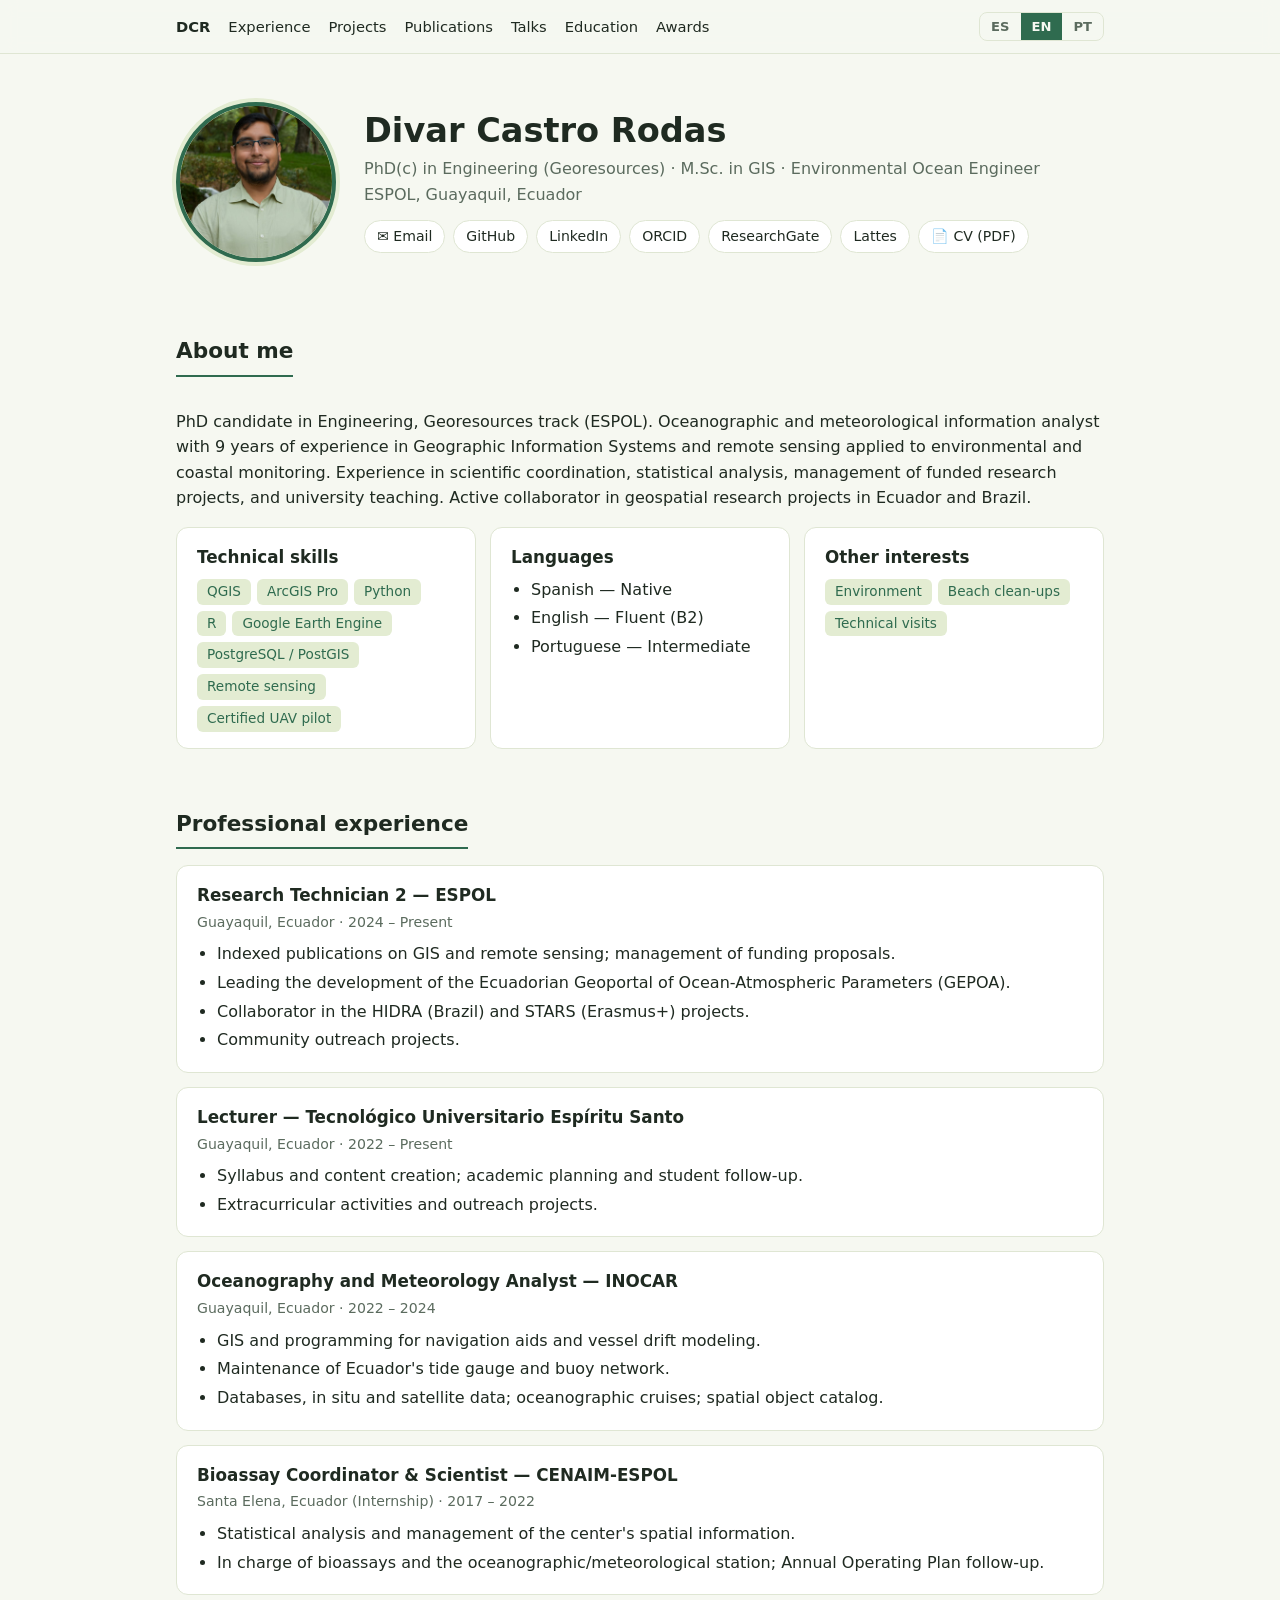
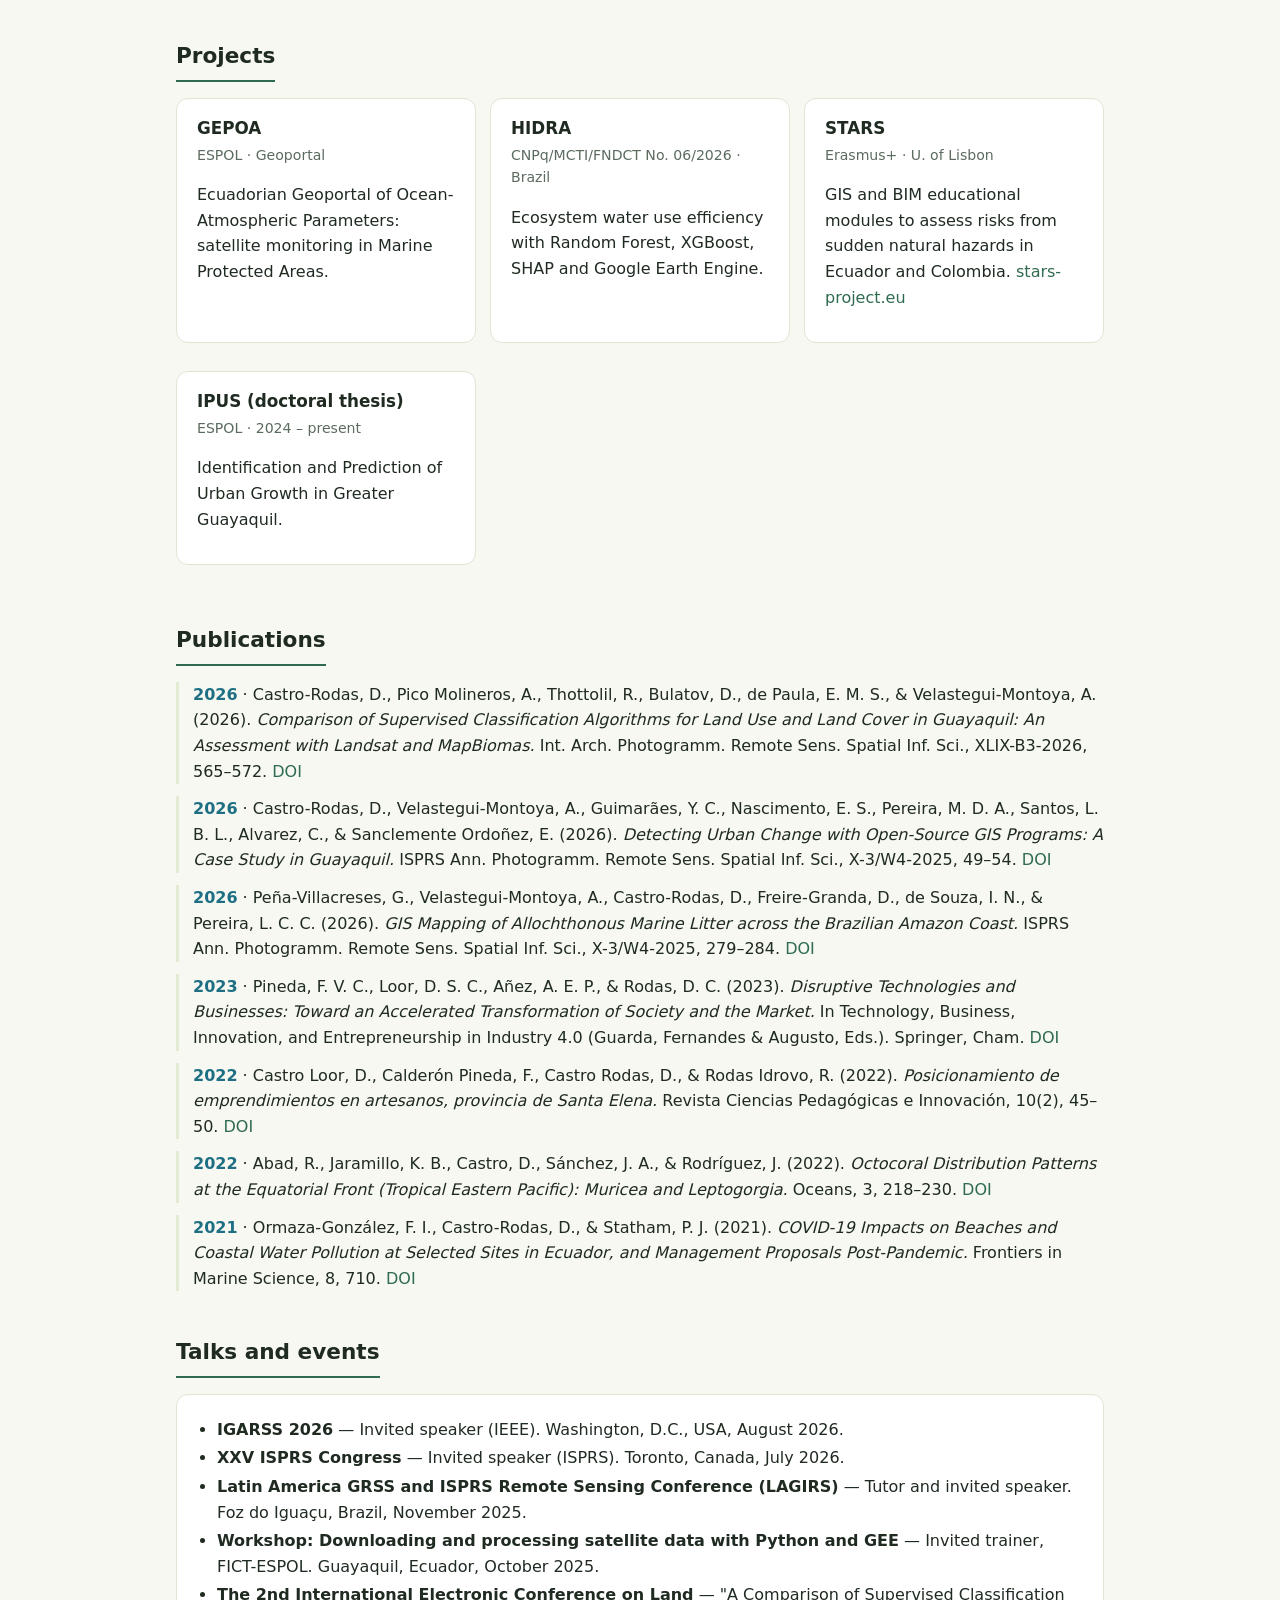
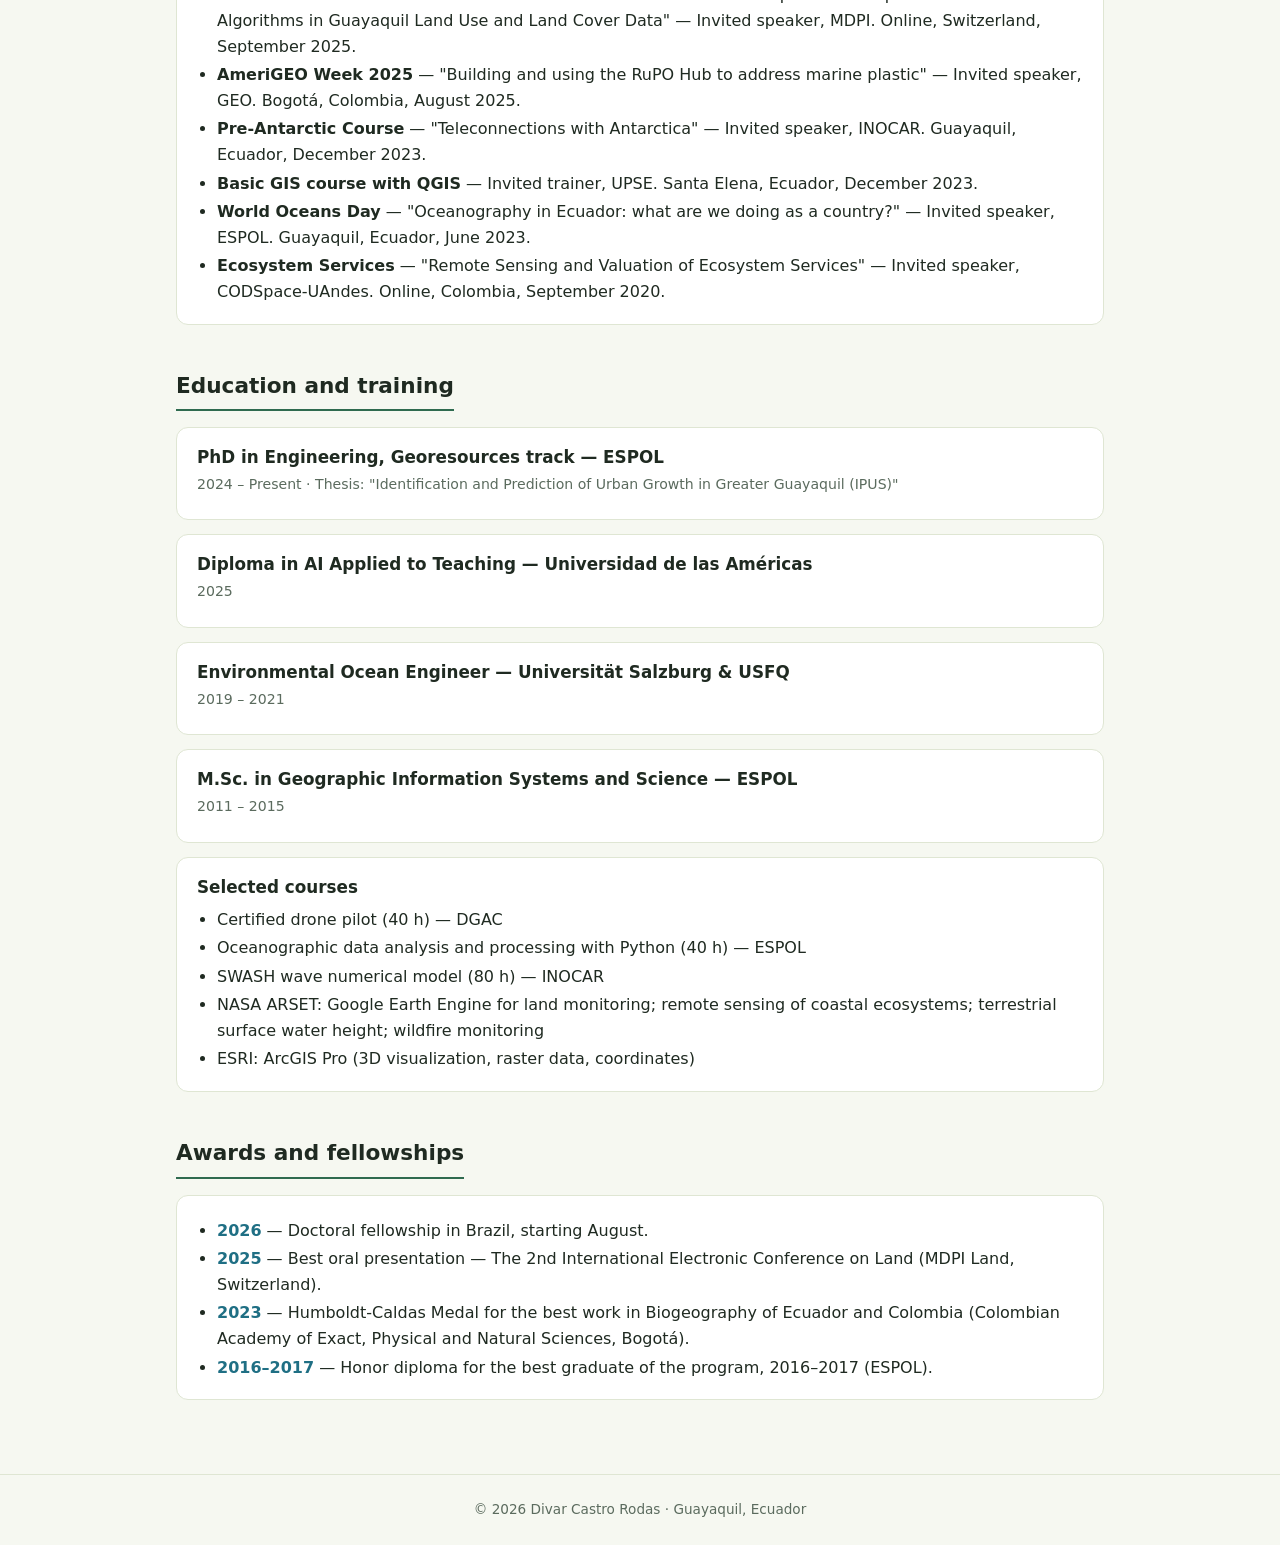
==== en/index.html @ aec6ec86 "Add files via upload" ====
<!doctype html>
<html lang="en">
<head>
<meta charset="utf-8">
<meta name="viewport" content="width=device-width,initial-scale=1">
<title>Divar Castro Rodas · Remote Sensing &amp; GIS</title>
<meta name="description" content="PhD candidate in Engineering (Georesources, ESPOL). GIS, remote sensing, LULC, and urban and environmental modeling.">
<link rel="stylesheet" href="../style.css">
</head>
<body>
<nav><div class="in">
  <a href="#about"><strong>DCR</strong></a><a href="#experiencia">Experience</a><a href="#proyectos">Projects</a><a href="#publicaciones">Publications</a><a href="#ponencias">Talks</a><a href="#educacion">Education</a><a href="#reconocimientos">Awards</a>
  <span class="sp"></span><div class="lang" aria-label="Language"><a href="../" hreflang="es">ES</a><a href="./" hreflang="en" class="cur" aria-current="true">EN</a><a href="../pt/" hreflang="pt">PT</a></div>
</div></nav>
<main>
<header class="hero" id="about">
  <div class="avatar"><img src="../assets/foto.jpg" alt="Divar Castro Rodas" onerror="this.replaceWith('DC')"></div>
  <div>
    <h1>Divar Castro Rodas</h1>
    <p class="role">PhD(c) in Engineering (Georesources) · M.Sc. in GIS · Environmental Ocean Engineer<br>ESPOL, Guayaquil, Ecuador</p>
    <div class="links">
      <a href="mailto:divecast@espol.edu.ec">✉️ Email</a>
      <a href="https://github.com/DivarCastro">GitHub</a>
      <a href="https://www.linkedin.com/in/divar-castro-rodas-5a568610b/">LinkedIn</a>
      <a href="https://orcid.org/0000-0002-2197-2277">ORCID</a>
      <a href="https://www.researchgate.net/profile/Divar-Castro-Rodas">ResearchGate</a>
      <a href="http://lattes.cnpq.br/7848794322795201">Lattes</a>
      <a href="../assets/CV_Divar_Castro_Rodas_2026_EN.pdf">📄 CV (PDF)</a>
    </div>
  </div>
</header>
<section><h2>About me</h2><p>PhD candidate in Engineering, Georesources track (ESPOL). Oceanographic and meteorological information analyst with 9 years of experience in Geographic Information Systems and remote sensing applied to environmental and coastal monitoring. Experience in scientific coordination, statistical analysis, management of funded research projects, and university teaching. Active collaborator in geospatial research projects in Ecuador and Brazil.</p>
  <div class="grid">
    <div class="card"><h3>Technical skills</h3><div class="tags" style="margin-top:8px"><span>QGIS</span><span>ArcGIS Pro</span><span>Python</span><span>R</span><span>Google Earth Engine</span><span>PostgreSQL / PostGIS</span><span>Remote sensing</span><span>Certified UAV pilot</span></div></div>
    <div class="card"><h3>Languages</h3><ul><li>Spanish — Native</li><li>English — Fluent (B2)</li><li>Portuguese — Intermediate</li></ul></div>
    <div class="card"><h3>Other interests</h3><div class="tags" style="margin-top:8px"><span>Environment</span><span>Beach clean-ups</span><span>Technical visits</span></div></div>
  </div></section>
<section id="experiencia"><h2>Professional experience</h2><div class="card"><h3>Research Technician 2 — ESPOL</h3><p class="meta">Guayaquil, Ecuador · 2024 – Present</p><ul><li>Indexed publications on GIS and remote sensing; management of funding proposals.</li><li>Leading the development of the Ecuadorian Geoportal of Ocean-Atmospheric Parameters (GEPOA).</li><li>Collaborator in the HIDRA (Brazil) and STARS (Erasmus+) projects.</li><li>Community outreach projects.</li></ul></div><div class="card"><h3>Lecturer — Tecnológico Universitario Espíritu Santo</h3><p class="meta">Guayaquil, Ecuador · 2022 – Present</p><ul><li>Syllabus and content creation; academic planning and student follow-up.</li><li>Extracurricular activities and outreach projects.</li></ul></div><div class="card"><h3>Oceanography and Meteorology Analyst — INOCAR</h3><p class="meta">Guayaquil, Ecuador · 2022 – 2024</p><ul><li>GIS and programming for navigation aids and vessel drift modeling.</li><li>Maintenance of Ecuador&#x27;s tide gauge and buoy network.</li><li>Databases, in situ and satellite data; oceanographic cruises; spatial object catalog.</li></ul></div><div class="card"><h3>Bioassay Coordinator &amp; Scientist — CENAIM-ESPOL</h3><p class="meta">Santa Elena, Ecuador (Internship) · 2017 – 2022</p><ul><li>Statistical analysis and management of the center&#x27;s spatial information.</li><li>In charge of bioassays and the oceanographic/meteorological station; Annual Operating Plan follow-up.</li></ul></div></section>
<section id="proyectos"><h2>Projects</h2><div class="grid"><div class="card"><h3>GEPOA</h3><p class="meta">ESPOL · Geoportal</p><p>Ecuadorian Geoportal of Ocean-Atmospheric Parameters: satellite monitoring in Marine Protected Areas.</p></div><div class="card"><h3>HIDRA</h3><p class="meta">CNPq/MCTI/FNDCT No. 06/2026 · Brazil</p><p>Ecosystem water use efficiency with Random Forest, XGBoost, SHAP and Google Earth Engine.</p></div><div class="card"><h3>STARS</h3><p class="meta">Erasmus+ · U. of Lisbon</p><p>GIS and BIM educational modules to assess risks from sudden natural hazards in Ecuador and Colombia. <a href="https://stars-project.eu">stars-project.eu</a></p></div><div class="card"><h3>IPUS (doctoral thesis)</h3><p class="meta">ESPOL · 2024 – present</p><p>Identification and Prediction of Urban Growth in Greater Guayaquil.</p></div></div></section>
<section id="publicaciones"><h2>Publications</h2><p class="pub"><span class="year">2026</span> · Castro-Rodas, D., Pico Molineros, A., Thottolil, R., Bulatov, D., de Paula, E. M. S., &amp; Velastegui-Montoya, A. (2026). <em>Comparison of Supervised Classification Algorithms for Land Use and Land Cover in Guayaquil: An Assessment with Landsat and MapBiomas.</em> Int. Arch. Photogramm. Remote Sens. Spatial Inf. Sci., XLIX-B3-2026, 565–572. <a href="https://doi.org/10.5194/isprs-archives-XLIX-B3-2026-565-2026">DOI</a></p><p class="pub"><span class="year">2026</span> · Castro-Rodas, D., Velastegui-Montoya, A., Guimarães, Y. C., Nascimento, E. S., Pereira, M. D. A., Santos, L. B. L., Alvarez, C., &amp; Sanclemente Ordoñez, E. (2026). <em>Detecting Urban Change with Open-Source GIS Programs: A Case Study in Guayaquil.</em> ISPRS Ann. Photogramm. Remote Sens. Spatial Inf. Sci., X-3/W4-2025, 49–54. <a href="https://doi.org/10.5194/isprs-annals-X-3-W4-2025-49-2026">DOI</a></p><p class="pub"><span class="year">2026</span> · Peña-Villacreses, G., Velastegui-Montoya, A., Castro-Rodas, D., Freire-Granda, D., de Souza, I. N., &amp; Pereira, L. C. C. (2026). <em>GIS Mapping of Allochthonous Marine Litter across the Brazilian Amazon Coast.</em> ISPRS Ann. Photogramm. Remote Sens. Spatial Inf. Sci., X-3/W4-2025, 279–284. <a href="https://doi.org/10.5194/isprs-annals-X-3-W4-2025-279-2026">DOI</a></p><p class="pub"><span class="year">2023</span> · Pineda, F. V. C., Loor, D. S. C., Añez, A. E. P., &amp; Rodas, D. C. (2023). <em>Disruptive Technologies and Businesses: Toward an Accelerated Transformation of Society and the Market.</em> In Technology, Business, Innovation, and Entrepreneurship in Industry 4.0 (Guarda, Fernandes &amp; Augusto, Eds.). Springer, Cham. <a href="https://doi.org/10.1007/978-3-031-17960-0_3">DOI</a></p><p class="pub"><span class="year">2022</span> · Castro Loor, D., Calderón Pineda, F., Castro Rodas, D., &amp; Rodas Idrovo, R. (2022). <em>Posicionamiento de emprendimientos en artesanos, provincia de Santa Elena.</em> Revista Ciencias Pedagógicas e Innovación, 10(2), 45–50. <a href="https://doi.org/10.26423/rcpi.v10i2.580">DOI</a></p><p class="pub"><span class="year">2022</span> · Abad, R., Jaramillo, K. B., Castro, D., Sánchez, J. A., &amp; Rodríguez, J. (2022). <em>Octocoral Distribution Patterns at the Equatorial Front (Tropical Eastern Pacific): Muricea and Leptogorgia.</em> Oceans, 3, 218–230. <a href="https://doi.org/10.3390/oceans3020016">DOI</a></p><p class="pub"><span class="year">2021</span> · Ormaza-González, F. I., Castro-Rodas, D., &amp; Statham, P. J. (2021). <em>COVID-19 Impacts on Beaches and Coastal Water Pollution at Selected Sites in Ecuador, and Management Proposals Post-Pandemic.</em> Frontiers in Marine Science, 8, 710. <a href="https://doi.org/10.3389/fmars.2021.669374">DOI</a></p></section>
<section id="ponencias"><h2>Talks and events</h2><div class="card"><ul><li><strong>IGARSS 2026</strong> — Invited speaker (IEEE). Washington, D.C., USA, August 2026.</li><li><strong>XXV ISPRS Congress</strong> — Invited speaker (ISPRS). Toronto, Canada, July 2026.</li><li><strong>Latin America GRSS and ISPRS Remote Sensing Conference (LAGIRS)</strong> — Tutor and invited speaker. Foz do Iguaçu, Brazil, November 2025.</li><li><strong>Workshop: Downloading and processing satellite data with Python and GEE</strong> — Invited trainer, FICT-ESPOL. Guayaquil, Ecuador, October 2025.</li><li><strong>The 2nd International Electronic Conference on Land</strong> — &quot;A Comparison of Supervised Classification Algorithms in Guayaquil Land Use and Land Cover Data&quot; — Invited speaker, MDPI. Online, Switzerland, September 2025.</li><li><strong>AmeriGEO Week 2025</strong> — &quot;Building and using the RuPO Hub to address marine plastic&quot; — Invited speaker, GEO. Bogotá, Colombia, August 2025.</li><li><strong>Pre-Antarctic Course</strong> — &quot;Teleconnections with Antarctica&quot; — Invited speaker, INOCAR. Guayaquil, Ecuador, December 2023.</li><li><strong>Basic GIS course with QGIS</strong> — Invited trainer, UPSE. Santa Elena, Ecuador, December 2023.</li><li><strong>World Oceans Day</strong> — &quot;Oceanography in Ecuador: what are we doing as a country?&quot; — Invited speaker, ESPOL. Guayaquil, Ecuador, June 2023.</li><li><strong>Ecosystem Services</strong> — &quot;Remote Sensing and Valuation of Ecosystem Services&quot; — Invited speaker, CODSpace-UAndes. Online, Colombia, September 2020.</li></ul></div></section>
<section id="educacion"><h2>Education and training</h2><div class="card"><h3>PhD in Engineering, Georesources track — ESPOL</h3><p class="meta">2024 – Present · Thesis: &quot;Identification and Prediction of Urban Growth in Greater Guayaquil (IPUS)&quot;</p></div><div class="card"><h3>Diploma in AI Applied to Teaching — Universidad de las Américas</h3><p class="meta">2025</p></div><div class="card"><h3>Environmental Ocean Engineer — Universität Salzburg &amp; USFQ</h3><p class="meta">2019 – 2021</p></div><div class="card"><h3>M.Sc. in Geographic Information Systems and Science — ESPOL</h3><p class="meta">2011 – 2015</p></div>
  <div class="card"><h3>Selected courses</h3><ul><li>Certified drone pilot (40 h) — DGAC</li><li>Oceanographic data analysis and processing with Python (40 h) — ESPOL</li><li>SWASH wave numerical model (80 h) — INOCAR</li><li>NASA ARSET: Google Earth Engine for land monitoring; remote sensing of coastal ecosystems; terrestrial surface water height; wildfire monitoring</li><li>ESRI: ArcGIS Pro (3D visualization, raster data, coordinates)</li></ul></div></section>
<section id="reconocimientos"><h2>Awards and fellowships</h2><div class="card"><ul><li><span class="year">2026</span> — Doctoral fellowship in Brazil, starting August.</li><li><span class="year">2025</span> — Best oral presentation — The 2nd International Electronic Conference on Land (MDPI Land, Switzerland).</li><li><span class="year">2023</span> — Humboldt-Caldas Medal for the best work in Biogeography of Ecuador and Colombia (Colombian Academy of Exact, Physical and Natural Sciences, Bogotá).</li><li><span class="year">2016–2017</span> — Honor diploma for the best graduate of the program, 2016–2017 (ESPOL).</li></ul></div></section>
</main>
<footer>© <span id="y"></span> Divar Castro Rodas · Guayaquil, Ecuador</footer>
<script src="../script.js"></script>
</body>
</html>
---- style.css ----
:root{--bg:#f6f8f1;--card:#ffffff;--text:#1f2a21;--muted:#5b6b5e;--line:#dfe6d3;--accent:#2f6b4f;--accent-soft:#e3ecd2;--teal:#1f6f84}
:root[data-theme="dark"]{--bg:#101a14;--card:#17241b;--text:#e8efe3;--muted:#9fb3a3;--line:#243629;--accent:#9cc48a;--accent-soft:#1f3326;--teal:#6cc0d4}
@media(prefers-color-scheme:dark){:root:not([data-theme="light"]){--bg:#101a14;--card:#17241b;--text:#e8efe3;--muted:#9fb3a3;--line:#243629;--accent:#9cc48a;--accent-soft:#1f3326;--teal:#6cc0d4}}
*{box-sizing:border-box}
html{scroll-behavior:smooth;scroll-padding-top:70px}
body{margin:0;background:var(--bg);color:var(--text);font:16px/1.6 system-ui,-apple-system,"Segoe UI",Roboto,sans-serif}
a{color:var(--accent);text-decoration:none}a:hover{text-decoration:underline}
nav{position:sticky;top:0;z-index:10;background:color-mix(in srgb,var(--bg) 90%,transparent);backdrop-filter:blur(8px);border-bottom:1px solid var(--line)}
nav .in{max-width:960px;margin:auto;padding:12px 16px;display:flex;gap:6px 18px;flex-wrap:wrap;align-items:center}
nav a{color:var(--text);font-size:.92rem}nav .sp{flex:1}
.lang{display:flex;border:1px solid var(--line);border-radius:8px;overflow:hidden}.lang a{padding:3px 11px;font-size:.82rem;font-weight:600;color:var(--muted)}.lang a:hover{background:var(--accent-soft);text-decoration:none}.lang a.cur{background:var(--accent);color:var(--bg)}
main{max-width:960px;margin:auto;padding:0 16px 60px}
.hero{display:flex;gap:28px;align-items:center;padding:48px 0 28px;flex-wrap:wrap}
.avatar{width:160px;height:160px;border-radius:50%;border:4px solid var(--accent);box-shadow:0 0 0 4px var(--accent-soft);background:var(--accent-soft);color:var(--accent);display:grid;place-items:center;font-size:3rem;font-weight:700;overflow:hidden;flex:none}
.avatar img{width:100%;height:100%;object-fit:cover}
.hero h1{margin:0;font-size:2.1rem;line-height:1.2}
.hero .role{color:var(--muted);margin:.3rem 0 .8rem}
.links{display:flex;flex-wrap:wrap;gap:8px}
.links a{border:1px solid var(--line);background:var(--card);padding:4px 12px;border-radius:999px;font-size:.88rem;color:var(--text)}
.links a:hover{border-color:var(--teal);color:var(--teal);text-decoration:none}
section{margin-top:44px}
h2{font-size:1.35rem;margin:0 0 16px;padding-bottom:6px;border-bottom:2px solid var(--accent);display:inline-block}
.card{background:var(--card);border:1px solid var(--line);border-radius:12px;padding:16px 20px;margin-bottom:14px}
.card h3{margin:0;font-size:1.05rem}
.meta{color:var(--muted);font-size:.88rem;margin:2px 0 8px}
.card ul{margin:6px 0 0;padding-left:20px}.card li{margin:3px 0}
.grid{display:grid;grid-template-columns:repeat(auto-fit,minmax(260px,1fr));gap:14px}
.tags{display:flex;flex-wrap:wrap;gap:6px}
.tags span{background:var(--accent-soft);color:var(--accent);padding:2px 10px;border-radius:6px;font-size:.85rem}
.pub{margin:0 0 12px;padding-left:14px;border-left:3px solid var(--accent-soft)}
.year{font-weight:600;color:var(--teal)}
footer{border-top:1px solid var(--line);color:var(--muted);text-align:center;font-size:.85rem;padding:24px 16px}
@media(max-width:560px){.hero h1{font-size:1.7rem}}
@media print{nav{display:none}body{background:#fff;color:#000}}
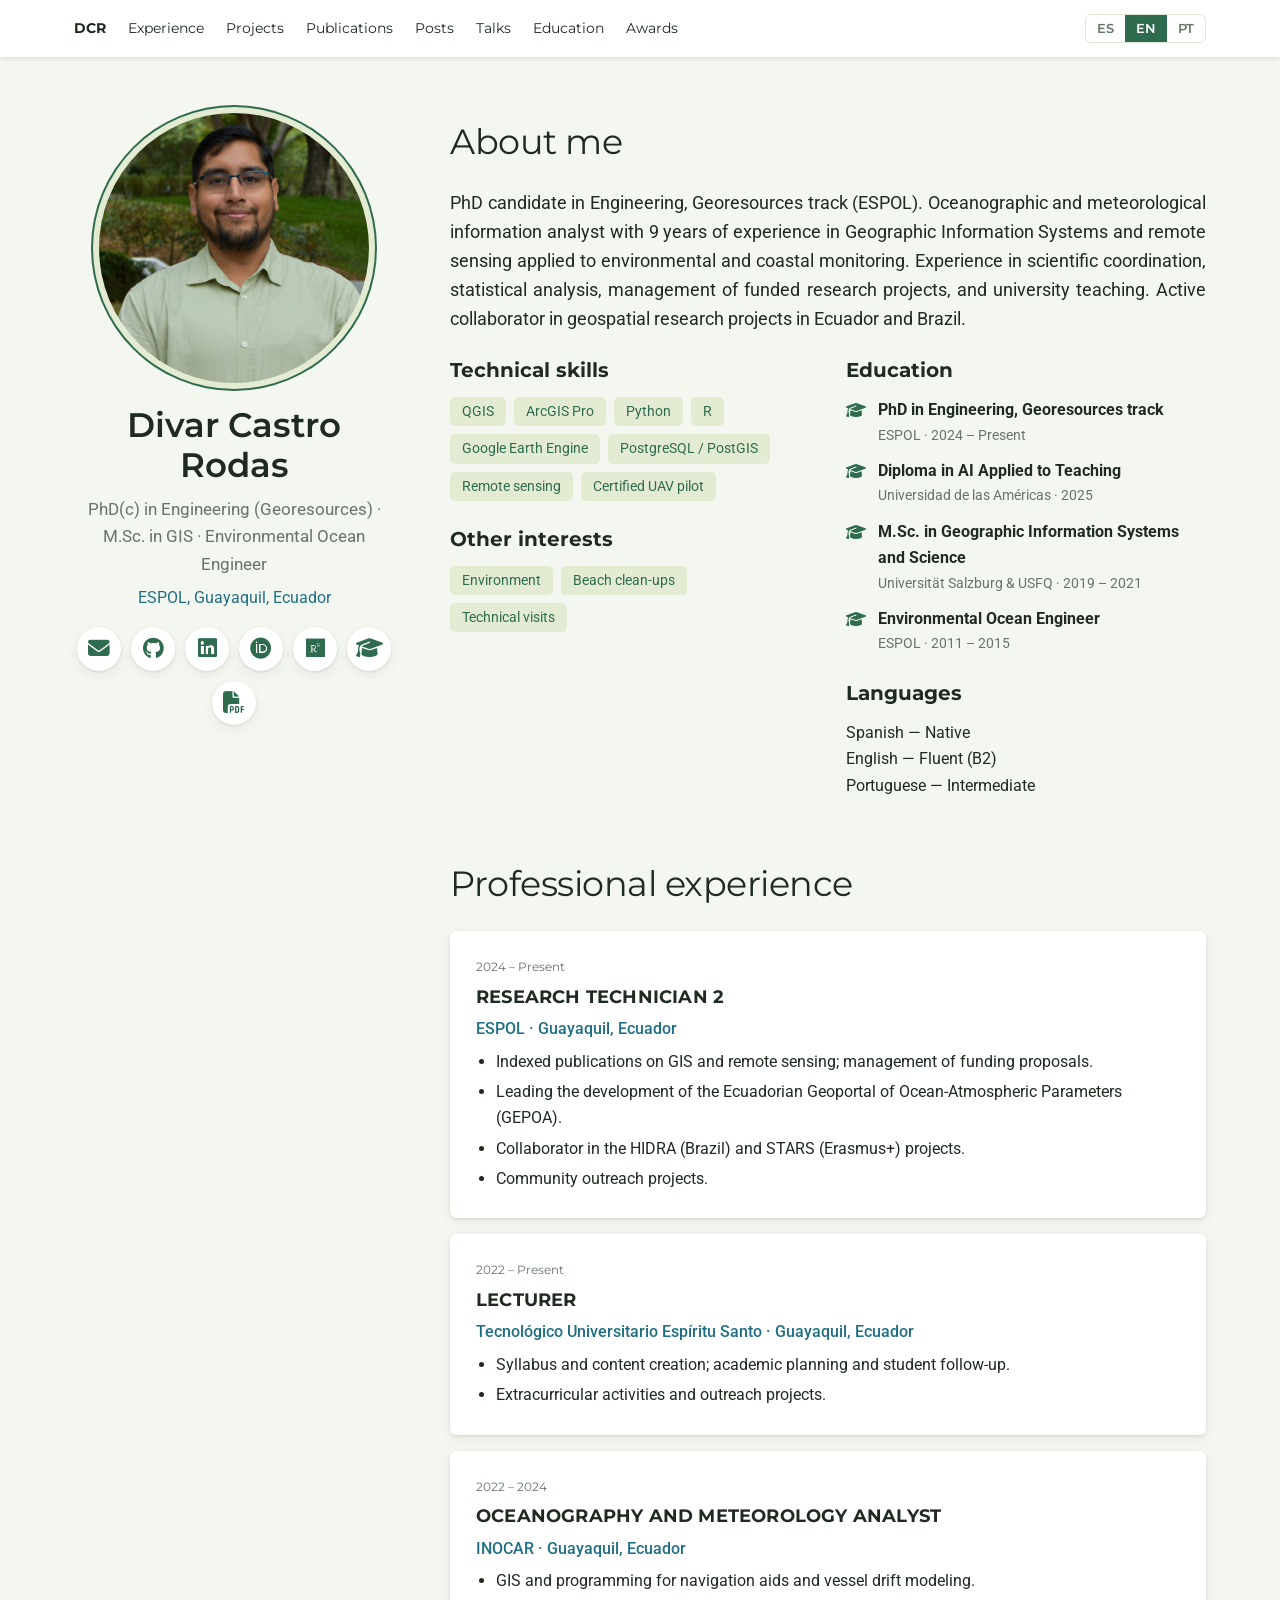
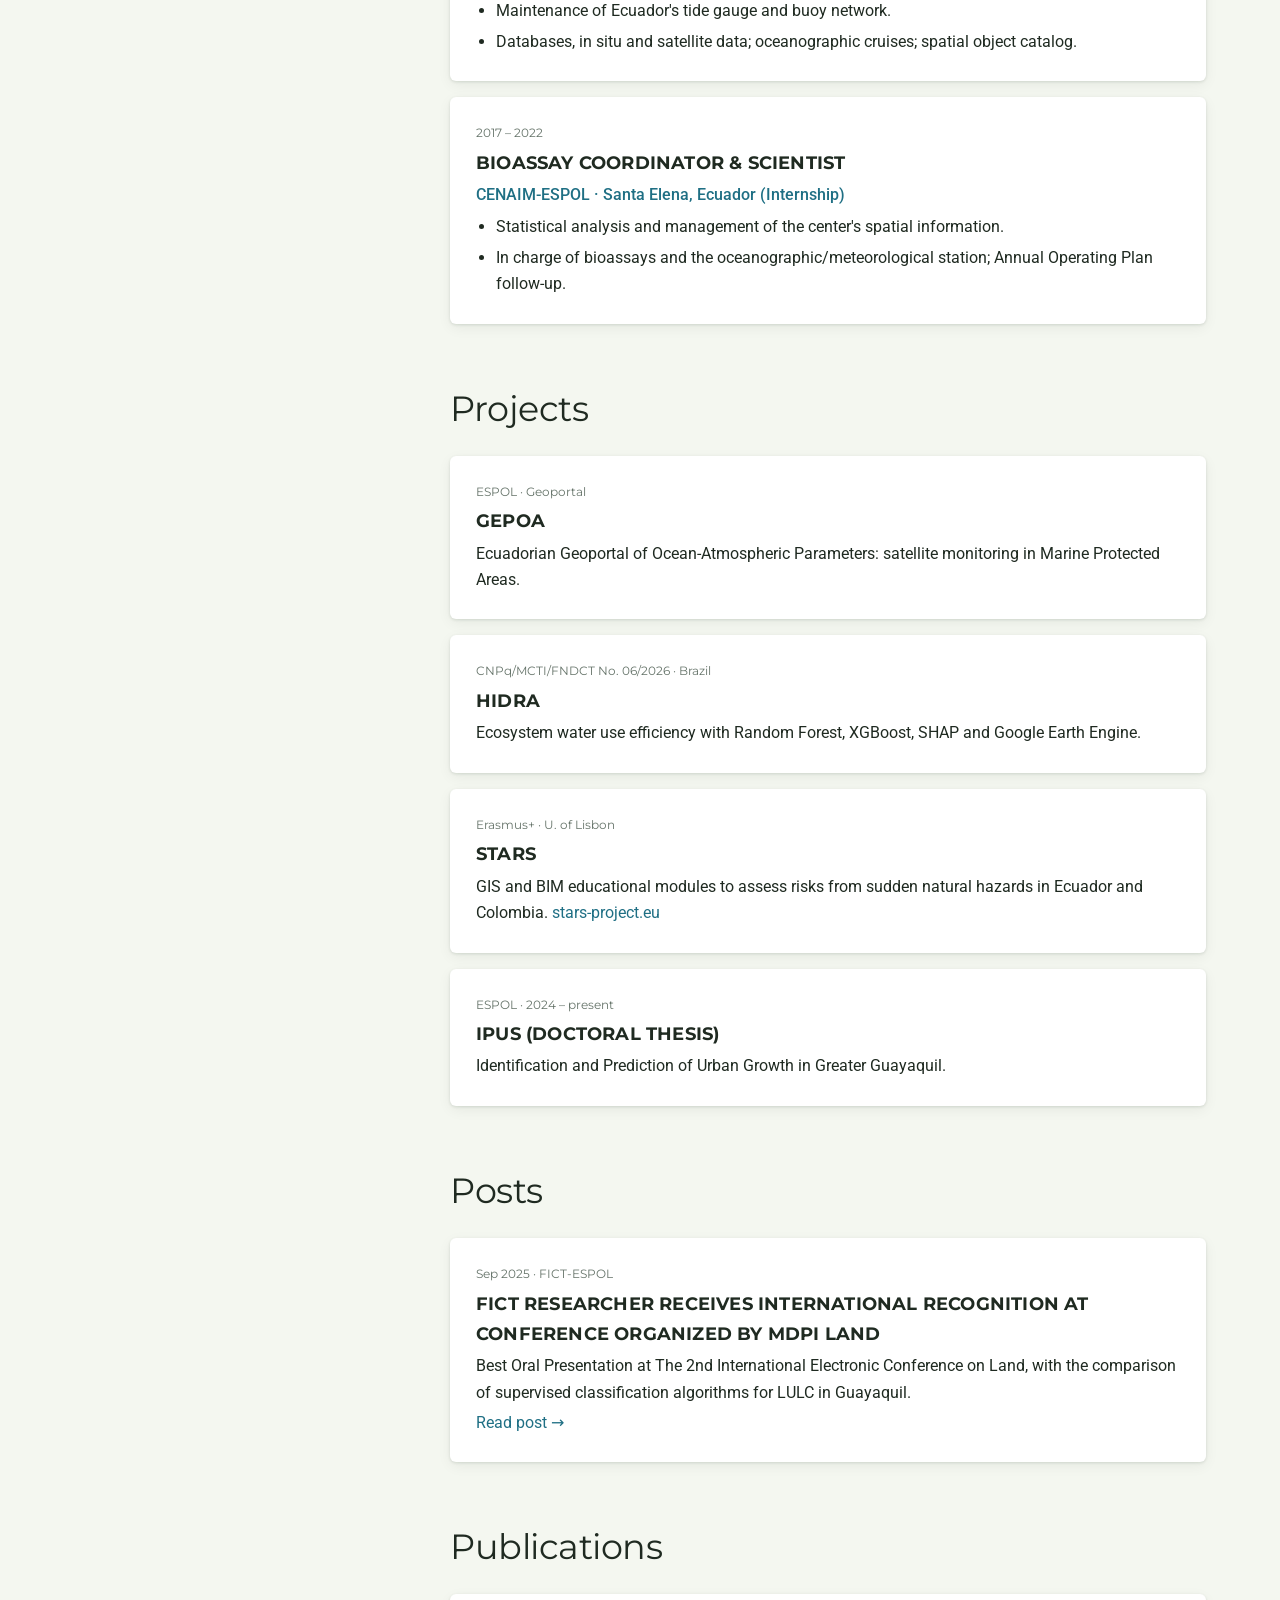
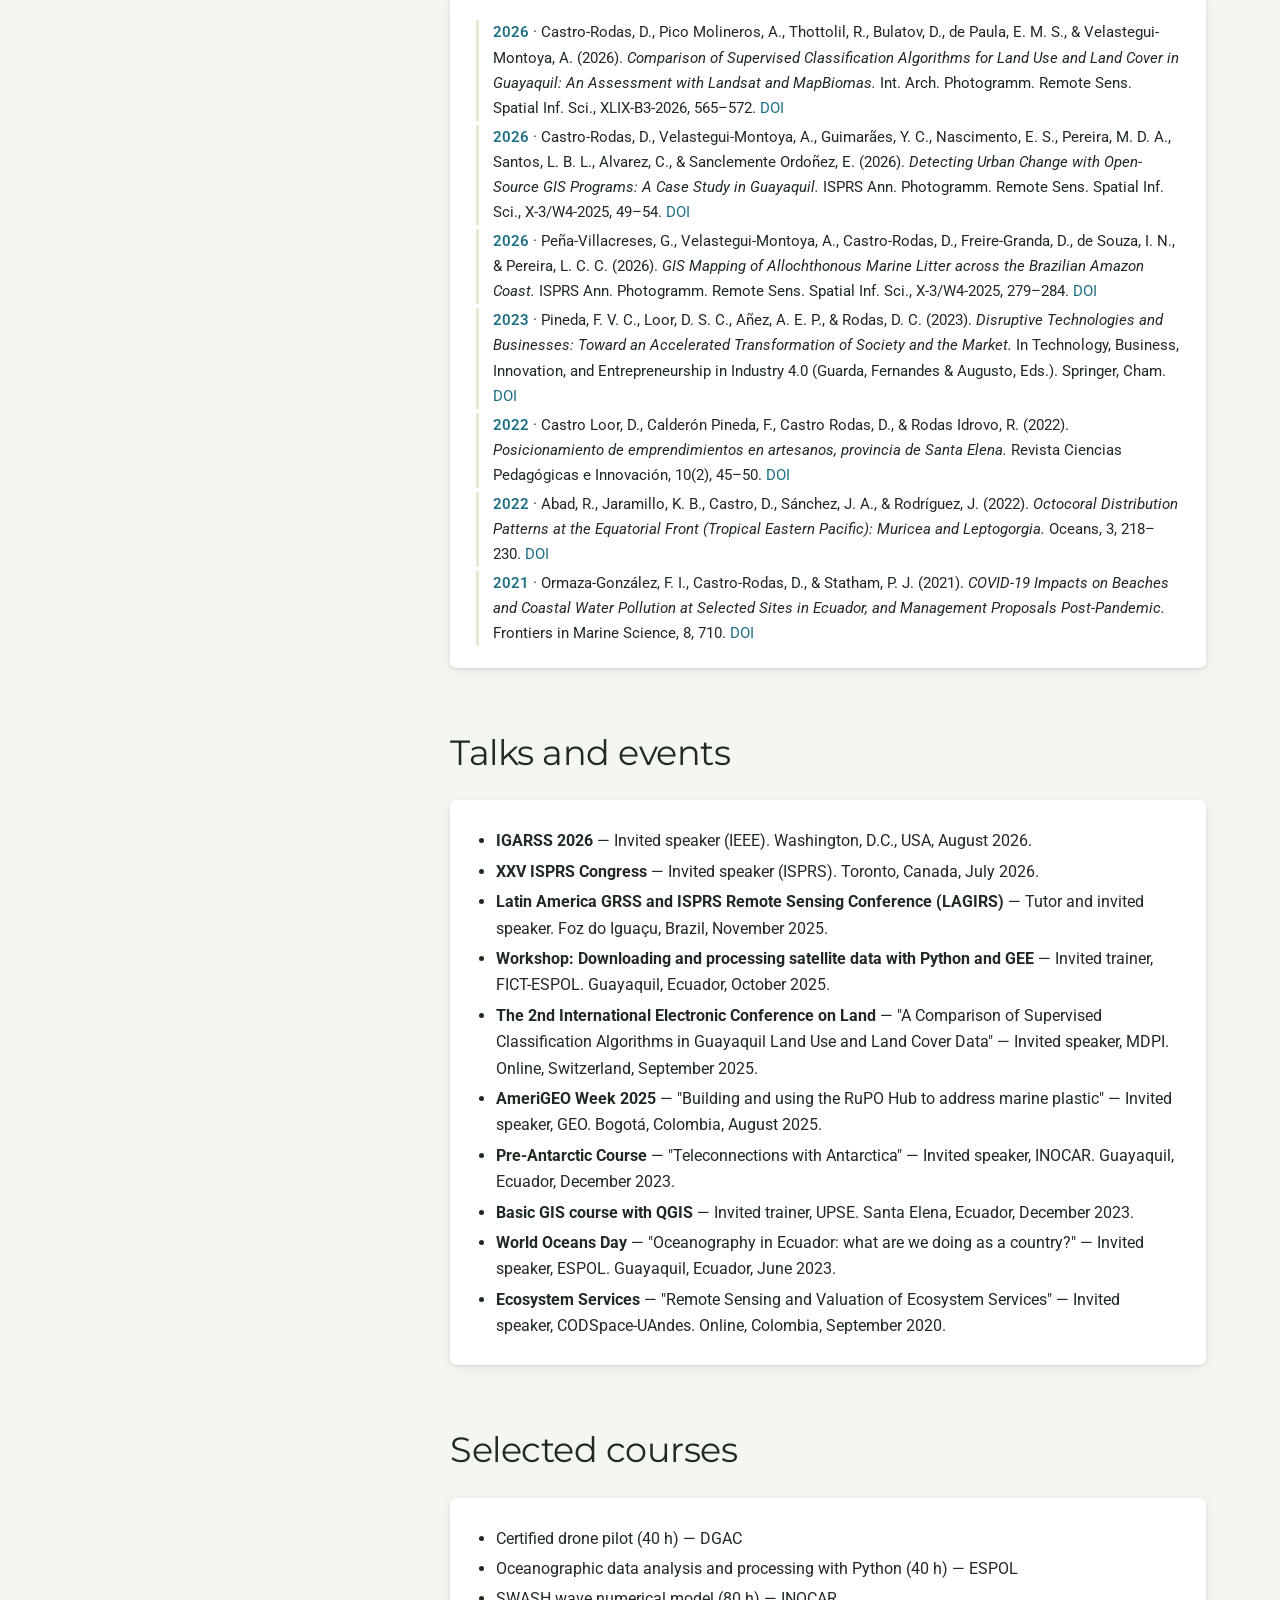
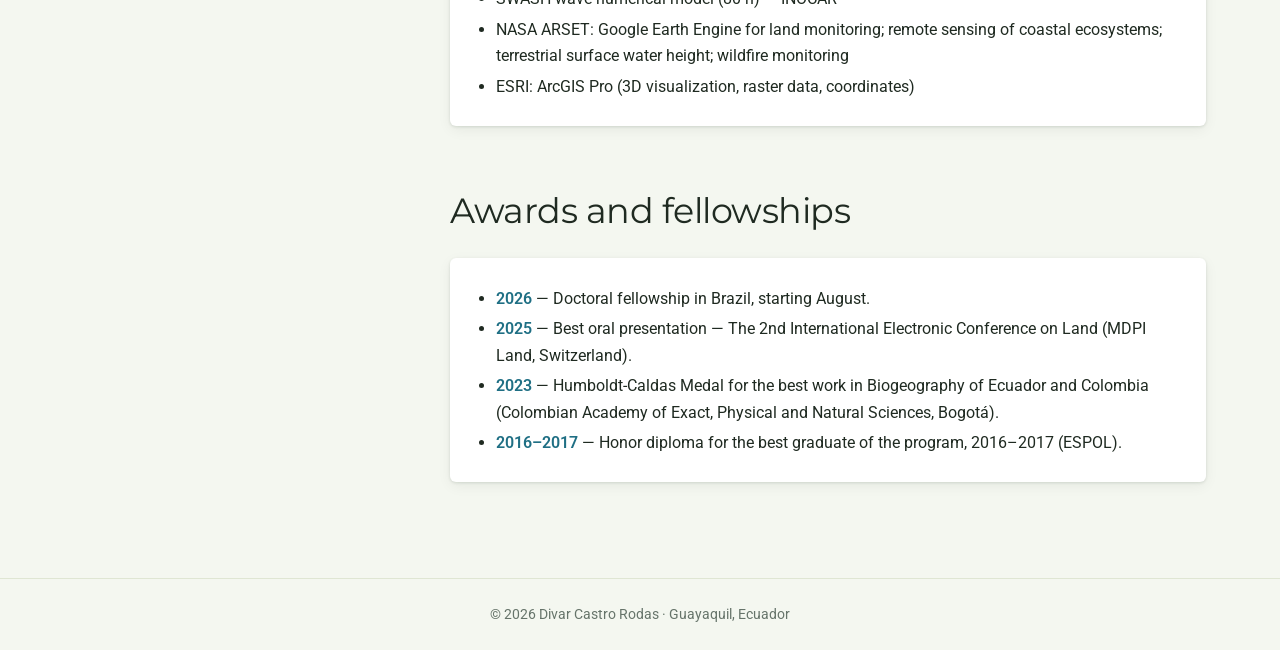
==== commit 6dabdfe4: "Add files via upload" ====
--- a/en/index.html
+++ b/en/index.html
@@ -5,44 +5,41 @@
 <meta name="viewport" content="width=device-width,initial-scale=1">
 <title>Divar Castro Rodas · Remote Sensing &amp; GIS</title>
 <meta name="description" content="PhD candidate in Engineering (Georesources, ESPOL). GIS, remote sensing, LULC, and urban and environmental modeling.">
+<link rel="preconnect" href="https://fonts.googleapis.com"><link rel="preconnect" href="https://fonts.gstatic.com" crossorigin>
+<link href="https://fonts.googleapis.com/css2?family=Montserrat:wght@400;600;700&family=Roboto:wght@400;500&display=swap" rel="stylesheet">
+<link rel="stylesheet" href="https://cdnjs.cloudflare.com/ajax/libs/font-awesome/6.5.1/css/all.min.css">
 <link rel="stylesheet" href="../style.css">
 </head>
 <body>
 <nav><div class="in">
-  <a href="#about"><strong>DCR</strong></a><a href="#experiencia">Experience</a><a href="#proyectos">Projects</a><a href="#publicaciones">Publications</a><a href="#ponencias">Talks</a><a href="#educacion">Education</a><a href="#reconocimientos">Awards</a>
+  <a href="#about"><strong>DCR</strong></a><a href="#experiencia">Experience</a><a href="#proyectos">Projects</a><a href="#publicaciones">Publications</a><a href="#posts">Posts</a><a href="#ponencias">Talks</a><a href="#educacion">Education</a><a href="#reconocimientos">Awards</a>
   <span class="sp"></span><div class="lang" aria-label="Language"><a href="../" hreflang="es">ES</a><a href="./" hreflang="en" class="cur" aria-current="true">EN</a><a href="../pt/" hreflang="pt">PT</a></div>
 </div></nav>
+<div class="wrap">
+<aside class="side" id="about">
+  <div class="avatar"><img src="../assets/foto.jpg" alt="Divar Castro Rodas" onerror="this.replaceWith('DC')"></div>
+  <h1>Divar Castro Rodas</h1>
+  <p class="role">PhD(c) in Engineering (Georesources) · M.Sc. in GIS · Environmental Ocean Engineer</p>
+  <p class="affil">ESPOL, Guayaquil, Ecuador</p>
+  <div class="icons"><a href="mailto:divecast@espol.edu.ec" title="Email" aria-label="Email"><i class="fa-solid fa-envelope"></i></a><a href="https://github.com/DivarCastro" title="GitHub" aria-label="GitHub"><i class="fa-brands fa-github"></i></a><a href="https://www.linkedin.com/in/divar-castro-rodas-5a568610b/" title="LinkedIn" aria-label="LinkedIn"><i class="fa-brands fa-linkedin"></i></a><a href="https://orcid.org/0000-0002-2197-2277" title="ORCID" aria-label="ORCID"><i class="fa-brands fa-orcid"></i></a><a href="https://www.researchgate.net/profile/Divar-Castro-Rodas" title="ResearchGate" aria-label="ResearchGate"><i class="fa-brands fa-researchgate"></i></a><a href="http://lattes.cnpq.br/7848794322795201" title="Lattes" aria-label="Lattes"><i class="fa-solid fa-graduation-cap"></i></a><a href="../assets/CV_Divar_Castro_Rodas_2026_EN.pdf" title="CV (PDF)" aria-label="CV (PDF)"><i class="fa-solid fa-file-pdf"></i></a></div>
+</aside>
 <main>
-<header class="hero" id="about">
-  <div class="avatar"><img src="../assets/foto.jpg" alt="Divar Castro Rodas" onerror="this.replaceWith('DC')"></div>
-  <div>
-    <h1>Divar Castro Rodas</h1>
-    <p class="role">PhD(c) in Engineering (Georesources) · M.Sc. in GIS · Environmental Ocean Engineer<br>ESPOL, Guayaquil, Ecuador</p>
-    <div class="links">
-      <a href="mailto:divecast@espol.edu.ec">✉️ Email</a>
-      <a href="https://github.com/DivarCastro">GitHub</a>
-      <a href="https://www.linkedin.com/in/divar-castro-rodas-5a568610b/">LinkedIn</a>
-      <a href="https://orcid.org/0000-0002-2197-2277">ORCID</a>
-      <a href="https://www.researchgate.net/profile/Divar-Castro-Rodas">ResearchGate</a>
-      <a href="http://lattes.cnpq.br/7848794322795201">Lattes</a>
-      <a href="../assets/CV_Divar_Castro_Rodas_2026_EN.pdf">📄 CV (PDF)</a>
-    </div>
-  </div>
-</header>
-<section><h2>About me</h2><p>PhD candidate in Engineering, Georesources track (ESPOL). Oceanographic and meteorological information analyst with 9 years of experience in Geographic Information Systems and remote sensing applied to environmental and coastal monitoring. Experience in scientific coordination, statistical analysis, management of funded research projects, and university teaching. Active collaborator in geospatial research projects in Ecuador and Brazil.</p>
-  <div class="grid">
-    <div class="card"><h3>Technical skills</h3><div class="tags" style="margin-top:8px"><span>QGIS</span><span>ArcGIS Pro</span><span>Python</span><span>R</span><span>Google Earth Engine</span><span>PostgreSQL / PostGIS</span><span>Remote sensing</span><span>Certified UAV pilot</span></div></div>
-    <div class="card"><h3>Languages</h3><ul><li>Spanish — Native</li><li>English — Fluent (B2)</li><li>Portuguese — Intermediate</li></ul></div>
-    <div class="card"><h3>Other interests</h3><div class="tags" style="margin-top:8px"><span>Environment</span><span>Beach clean-ups</span><span>Technical visits</span></div></div>
+<section><h2>About me</h2><p class="lead">PhD candidate in Engineering, Georesources track (ESPOL). Oceanographic and meteorological information analyst with 9 years of experience in Geographic Information Systems and remote sensing applied to environmental and coastal monitoring. Experience in scientific coordination, statistical analysis, management of funded research projects, and university teaching. Active collaborator in geospatial research projects in Ecuador and Brazil.</p>
+  <div class="two">
+    <div><h3 class="sub">Technical skills</h3><div class="tags"><span>QGIS</span><span>ArcGIS Pro</span><span>Python</span><span>R</span><span>Google Earth Engine</span><span>PostgreSQL / PostGIS</span><span>Remote sensing</span><span>Certified UAV pilot</span></div>
+      <h3 class="sub">Other interests</h3><div class="tags"><span>Environment</span><span>Beach clean-ups</span><span>Technical visits</span></div></div>
+    <div><h3 class="sub">Education</h3><ul class="edu"><li><i class="fa-solid fa-graduation-cap"></i><div><strong>PhD in Engineering, Georesources track</strong><span>ESPOL · 2024 – Present</span></div></li><li><i class="fa-solid fa-graduation-cap"></i><div><strong>Diploma in AI Applied to Teaching</strong><span>Universidad de las Américas · 2025</span></div></li><li><i class="fa-solid fa-graduation-cap"></i><div><strong>M.Sc. in Geographic Information Systems and Science</strong><span>Universität Salzburg &amp; USFQ · 2019 – 2021</span></div></li><li><i class="fa-solid fa-graduation-cap"></i><div><strong>Environmental Ocean Engineer</strong><span>ESPOL · 2011 – 2015</span></div></li></ul>
+      <h3 class="sub">Languages</h3><ul class="plain"><li>Spanish — Native</li><li>English — Fluent (B2)</li><li>Portuguese — Intermediate</li></ul></div>
   </div></section>
-<section id="experiencia"><h2>Professional experience</h2><div class="card"><h3>Research Technician 2 — ESPOL</h3><p class="meta">Guayaquil, Ecuador · 2024 – Present</p><ul><li>Indexed publications on GIS and remote sensing; management of funding proposals.</li><li>Leading the development of the Ecuadorian Geoportal of Ocean-Atmospheric Parameters (GEPOA).</li><li>Collaborator in the HIDRA (Brazil) and STARS (Erasmus+) projects.</li><li>Community outreach projects.</li></ul></div><div class="card"><h3>Lecturer — Tecnológico Universitario Espíritu Santo</h3><p class="meta">Guayaquil, Ecuador · 2022 – Present</p><ul><li>Syllabus and content creation; academic planning and student follow-up.</li><li>Extracurricular activities and outreach projects.</li></ul></div><div class="card"><h3>Oceanography and Meteorology Analyst — INOCAR</h3><p class="meta">Guayaquil, Ecuador · 2022 – 2024</p><ul><li>GIS and programming for navigation aids and vessel drift modeling.</li><li>Maintenance of Ecuador&#x27;s tide gauge and buoy network.</li><li>Databases, in situ and satellite data; oceanographic cruises; spatial object catalog.</li></ul></div><div class="card"><h3>Bioassay Coordinator &amp; Scientist — CENAIM-ESPOL</h3><p class="meta">Santa Elena, Ecuador (Internship) · 2017 – 2022</p><ul><li>Statistical analysis and management of the center&#x27;s spatial information.</li><li>In charge of bioassays and the oceanographic/meteorological station; Annual Operating Plan follow-up.</li></ul></div></section>
-<section id="proyectos"><h2>Projects</h2><div class="grid"><div class="card"><h3>GEPOA</h3><p class="meta">ESPOL · Geoportal</p><p>Ecuadorian Geoportal of Ocean-Atmospheric Parameters: satellite monitoring in Marine Protected Areas.</p></div><div class="card"><h3>HIDRA</h3><p class="meta">CNPq/MCTI/FNDCT No. 06/2026 · Brazil</p><p>Ecosystem water use efficiency with Random Forest, XGBoost, SHAP and Google Earth Engine.</p></div><div class="card"><h3>STARS</h3><p class="meta">Erasmus+ · U. of Lisbon</p><p>GIS and BIM educational modules to assess risks from sudden natural hazards in Ecuador and Colombia. <a href="https://stars-project.eu">stars-project.eu</a></p></div><div class="card"><h3>IPUS (doctoral thesis)</h3><p class="meta">ESPOL · 2024 – present</p><p>Identification and Prediction of Urban Growth in Greater Guayaquil.</p></div></div></section>
-<section id="publicaciones"><h2>Publications</h2><p class="pub"><span class="year">2026</span> · Castro-Rodas, D., Pico Molineros, A., Thottolil, R., Bulatov, D., de Paula, E. M. S., &amp; Velastegui-Montoya, A. (2026). <em>Comparison of Supervised Classification Algorithms for Land Use and Land Cover in Guayaquil: An Assessment with Landsat and MapBiomas.</em> Int. Arch. Photogramm. Remote Sens. Spatial Inf. Sci., XLIX-B3-2026, 565–572. <a href="https://doi.org/10.5194/isprs-archives-XLIX-B3-2026-565-2026">DOI</a></p><p class="pub"><span class="year">2026</span> · Castro-Rodas, D., Velastegui-Montoya, A., Guimarães, Y. C., Nascimento, E. S., Pereira, M. D. A., Santos, L. B. L., Alvarez, C., &amp; Sanclemente Ordoñez, E. (2026). <em>Detecting Urban Change with Open-Source GIS Programs: A Case Study in Guayaquil.</em> ISPRS Ann. Photogramm. Remote Sens. Spatial Inf. Sci., X-3/W4-2025, 49–54. <a href="https://doi.org/10.5194/isprs-annals-X-3-W4-2025-49-2026">DOI</a></p><p class="pub"><span class="year">2026</span> · Peña-Villacreses, G., Velastegui-Montoya, A., Castro-Rodas, D., Freire-Granda, D., de Souza, I. N., &amp; Pereira, L. C. C. (2026). <em>GIS Mapping of Allochthonous Marine Litter across the Brazilian Amazon Coast.</em> ISPRS Ann. Photogramm. Remote Sens. Spatial Inf. Sci., X-3/W4-2025, 279–284. <a href="https://doi.org/10.5194/isprs-annals-X-3-W4-2025-279-2026">DOI</a></p><p class="pub"><span class="year">2023</span> · Pineda, F. V. C., Loor, D. S. C., Añez, A. E. P., &amp; Rodas, D. C. (2023). <em>Disruptive Technologies and Businesses: Toward an Accelerated Transformation of Society and the Market.</em> In Technology, Business, Innovation, and Entrepreneurship in Industry 4.0 (Guarda, Fernandes &amp; Augusto, Eds.). Springer, Cham. <a href="https://doi.org/10.1007/978-3-031-17960-0_3">DOI</a></p><p class="pub"><span class="year">2022</span> · Castro Loor, D., Calderón Pineda, F., Castro Rodas, D., &amp; Rodas Idrovo, R. (2022). <em>Posicionamiento de emprendimientos en artesanos, provincia de Santa Elena.</em> Revista Ciencias Pedagógicas e Innovación, 10(2), 45–50. <a href="https://doi.org/10.26423/rcpi.v10i2.580">DOI</a></p><p class="pub"><span class="year">2022</span> · Abad, R., Jaramillo, K. B., Castro, D., Sánchez, J. A., &amp; Rodríguez, J. (2022). <em>Octocoral Distribution Patterns at the Equatorial Front (Tropical Eastern Pacific): Muricea and Leptogorgia.</em> Oceans, 3, 218–230. <a href="https://doi.org/10.3390/oceans3020016">DOI</a></p><p class="pub"><span class="year">2021</span> · Ormaza-González, F. I., Castro-Rodas, D., &amp; Statham, P. J. (2021). <em>COVID-19 Impacts on Beaches and Coastal Water Pollution at Selected Sites in Ecuador, and Management Proposals Post-Pandemic.</em> Frontiers in Marine Science, 8, 710. <a href="https://doi.org/10.3389/fmars.2021.669374">DOI</a></p></section>
+<section id="experiencia"><h2>Professional experience</h2><div class="card"><p class="date">2024 – Present</p><h3>Research Technician 2</h3><p class="org">ESPOL · Guayaquil, Ecuador</p><ul><li>Indexed publications on GIS and remote sensing; management of funding proposals.</li><li>Leading the development of the Ecuadorian Geoportal of Ocean-Atmospheric Parameters (GEPOA).</li><li>Collaborator in the HIDRA (Brazil) and STARS (Erasmus+) projects.</li><li>Community outreach projects.</li></ul></div><div class="card"><p class="date">2022 – Present</p><h3>Lecturer</h3><p class="org">Tecnológico Universitario Espíritu Santo · Guayaquil, Ecuador</p><ul><li>Syllabus and content creation; academic planning and student follow-up.</li><li>Extracurricular activities and outreach projects.</li></ul></div><div class="card"><p class="date">2022 – 2024</p><h3>Oceanography and Meteorology Analyst</h3><p class="org">INOCAR · Guayaquil, Ecuador</p><ul><li>GIS and programming for navigation aids and vessel drift modeling.</li><li>Maintenance of Ecuador&#x27;s tide gauge and buoy network.</li><li>Databases, in situ and satellite data; oceanographic cruises; spatial object catalog.</li></ul></div><div class="card"><p class="date">2017 – 2022</p><h3>Bioassay Coordinator &amp; Scientist</h3><p class="org">CENAIM-ESPOL · Santa Elena, Ecuador (Internship)</p><ul><li>Statistical analysis and management of the center&#x27;s spatial information.</li><li>In charge of bioassays and the oceanographic/meteorological station; Annual Operating Plan follow-up.</li></ul></div></section>
+<section id="proyectos"><h2>Projects</h2><div class="card"><p class="date">ESPOL · Geoportal</p><h3>GEPOA</h3><p>Ecuadorian Geoportal of Ocean-Atmospheric Parameters: satellite monitoring in Marine Protected Areas.</p></div><div class="card"><p class="date">CNPq/MCTI/FNDCT No. 06/2026 · Brazil</p><h3>HIDRA</h3><p>Ecosystem water use efficiency with Random Forest, XGBoost, SHAP and Google Earth Engine.</p></div><div class="card"><p class="date">Erasmus+ · U. of Lisbon</p><h3>STARS</h3><p>GIS and BIM educational modules to assess risks from sudden natural hazards in Ecuador and Colombia. <a href="https://stars-project.eu">stars-project.eu</a></p></div><div class="card"><p class="date">ESPOL · 2024 – present</p><h3>IPUS (doctoral thesis)</h3><p>Identification and Prediction of Urban Growth in Greater Guayaquil.</p></div></section>
+<section id="posts"><h2>Posts</h2><div class="card"><p class="date">Sep 2025 · FICT-ESPOL</p><h3>FICT researcher receives international recognition at conference organized by MDPI Land</h3><p>Best Oral Presentation at The 2nd International Electronic Conference on Land, with the comparison of supervised classification algorithms for LULC in Guayaquil.</p><p><a href="https://www.fict.espol.edu.ec/en/news/fict-researcher-receives-international-recognition-conference-organized-mdpi-land">Read post →</a></p></div></section>
+<section id="publicaciones"><h2>Publications</h2><div class="card"><p class="pub"><span class="year">2026</span> · Castro-Rodas, D., Pico Molineros, A., Thottolil, R., Bulatov, D., de Paula, E. M. S., &amp; Velastegui-Montoya, A. (2026). <em>Comparison of Supervised Classification Algorithms for Land Use and Land Cover in Guayaquil: An Assessment with Landsat and MapBiomas.</em> Int. Arch. Photogramm. Remote Sens. Spatial Inf. Sci., XLIX-B3-2026, 565–572. <a href="https://doi.org/10.5194/isprs-archives-XLIX-B3-2026-565-2026">DOI</a></p><p class="pub"><span class="year">2026</span> · Castro-Rodas, D., Velastegui-Montoya, A., Guimarães, Y. C., Nascimento, E. S., Pereira, M. D. A., Santos, L. B. L., Alvarez, C., &amp; Sanclemente Ordoñez, E. (2026). <em>Detecting Urban Change with Open-Source GIS Programs: A Case Study in Guayaquil.</em> ISPRS Ann. Photogramm. Remote Sens. Spatial Inf. Sci., X-3/W4-2025, 49–54. <a href="https://doi.org/10.5194/isprs-annals-X-3-W4-2025-49-2026">DOI</a></p><p class="pub"><span class="year">2026</span> · Peña-Villacreses, G., Velastegui-Montoya, A., Castro-Rodas, D., Freire-Granda, D., de Souza, I. N., &amp; Pereira, L. C. C. (2026). <em>GIS Mapping of Allochthonous Marine Litter across the Brazilian Amazon Coast.</em> ISPRS Ann. Photogramm. Remote Sens. Spatial Inf. Sci., X-3/W4-2025, 279–284. <a href="https://doi.org/10.5194/isprs-annals-X-3-W4-2025-279-2026">DOI</a></p><p class="pub"><span class="year">2023</span> · Pineda, F. V. C., Loor, D. S. C., Añez, A. E. P., &amp; Rodas, D. C. (2023). <em>Disruptive Technologies and Businesses: Toward an Accelerated Transformation of Society and the Market.</em> In Technology, Business, Innovation, and Entrepreneurship in Industry 4.0 (Guarda, Fernandes &amp; Augusto, Eds.). Springer, Cham. <a href="https://doi.org/10.1007/978-3-031-17960-0_3">DOI</a></p><p class="pub"><span class="year">2022</span> · Castro Loor, D., Calderón Pineda, F., Castro Rodas, D., &amp; Rodas Idrovo, R. (2022). <em>Posicionamiento de emprendimientos en artesanos, provincia de Santa Elena.</em> Revista Ciencias Pedagógicas e Innovación, 10(2), 45–50. <a href="https://doi.org/10.26423/rcpi.v10i2.580">DOI</a></p><p class="pub"><span class="year">2022</span> · Abad, R., Jaramillo, K. B., Castro, D., Sánchez, J. A., &amp; Rodríguez, J. (2022). <em>Octocoral Distribution Patterns at the Equatorial Front (Tropical Eastern Pacific): Muricea and Leptogorgia.</em> Oceans, 3, 218–230. <a href="https://doi.org/10.3390/oceans3020016">DOI</a></p><p class="pub"><span class="year">2021</span> · Ormaza-González, F. I., Castro-Rodas, D., &amp; Statham, P. J. (2021). <em>COVID-19 Impacts on Beaches and Coastal Water Pollution at Selected Sites in Ecuador, and Management Proposals Post-Pandemic.</em> Frontiers in Marine Science, 8, 710. <a href="https://doi.org/10.3389/fmars.2021.669374">DOI</a></p></div></section>
 <section id="ponencias"><h2>Talks and events</h2><div class="card"><ul><li><strong>IGARSS 2026</strong> — Invited speaker (IEEE). Washington, D.C., USA, August 2026.</li><li><strong>XXV ISPRS Congress</strong> — Invited speaker (ISPRS). Toronto, Canada, July 2026.</li><li><strong>Latin America GRSS and ISPRS Remote Sensing Conference (LAGIRS)</strong> — Tutor and invited speaker. Foz do Iguaçu, Brazil, November 2025.</li><li><strong>Workshop: Downloading and processing satellite data with Python and GEE</strong> — Invited trainer, FICT-ESPOL. Guayaquil, Ecuador, October 2025.</li><li><strong>The 2nd International Electronic Conference on Land</strong> — &quot;A Comparison of Supervised Classification Algorithms in Guayaquil Land Use and Land Cover Data&quot; — Invited speaker, MDPI. Online, Switzerland, September 2025.</li><li><strong>AmeriGEO Week 2025</strong> — &quot;Building and using the RuPO Hub to address marine plastic&quot; — Invited speaker, GEO. Bogotá, Colombia, August 2025.</li><li><strong>Pre-Antarctic Course</strong> — &quot;Teleconnections with Antarctica&quot; — Invited speaker, INOCAR. Guayaquil, Ecuador, December 2023.</li><li><strong>Basic GIS course with QGIS</strong> — Invited trainer, UPSE. Santa Elena, Ecuador, December 2023.</li><li><strong>World Oceans Day</strong> — &quot;Oceanography in Ecuador: what are we doing as a country?&quot; — Invited speaker, ESPOL. Guayaquil, Ecuador, June 2023.</li><li><strong>Ecosystem Services</strong> — &quot;Remote Sensing and Valuation of Ecosystem Services&quot; — Invited speaker, CODSpace-UAndes. Online, Colombia, September 2020.</li></ul></div></section>
-<section id="educacion"><h2>Education and training</h2><div class="card"><h3>PhD in Engineering, Georesources track — ESPOL</h3><p class="meta">2024 – Present · Thesis: &quot;Identification and Prediction of Urban Growth in Greater Guayaquil (IPUS)&quot;</p></div><div class="card"><h3>Diploma in AI Applied to Teaching — Universidad de las Américas</h3><p class="meta">2025</p></div><div class="card"><h3>Environmental Ocean Engineer — Universität Salzburg &amp; USFQ</h3><p class="meta">2019 – 2021</p></div><div class="card"><h3>M.Sc. in Geographic Information Systems and Science — ESPOL</h3><p class="meta">2011 – 2015</p></div>
-  <div class="card"><h3>Selected courses</h3><ul><li>Certified drone pilot (40 h) — DGAC</li><li>Oceanographic data analysis and processing with Python (40 h) — ESPOL</li><li>SWASH wave numerical model (80 h) — INOCAR</li><li>NASA ARSET: Google Earth Engine for land monitoring; remote sensing of coastal ecosystems; terrestrial surface water height; wildfire monitoring</li><li>ESRI: ArcGIS Pro (3D visualization, raster data, coordinates)</li></ul></div></section>
+<section id="educacion"><h2>Selected courses</h2><div class="card"><ul><li>Certified drone pilot (40 h) — DGAC</li><li>Oceanographic data analysis and processing with Python (40 h) — ESPOL</li><li>SWASH wave numerical model (80 h) — INOCAR</li><li>NASA ARSET: Google Earth Engine for land monitoring; remote sensing of coastal ecosystems; terrestrial surface water height; wildfire monitoring</li><li>ESRI: ArcGIS Pro (3D visualization, raster data, coordinates)</li></ul></div></section>
 <section id="reconocimientos"><h2>Awards and fellowships</h2><div class="card"><ul><li><span class="year">2026</span> — Doctoral fellowship in Brazil, starting August.</li><li><span class="year">2025</span> — Best oral presentation — The 2nd International Electronic Conference on Land (MDPI Land, Switzerland).</li><li><span class="year">2023</span> — Humboldt-Caldas Medal for the best work in Biogeography of Ecuador and Colombia (Colombian Academy of Exact, Physical and Natural Sciences, Bogotá).</li><li><span class="year">2016–2017</span> — Honor diploma for the best graduate of the program, 2016–2017 (ESPOL).</li></ul></div></section>
 </main>
+</div>
 <footer>© <span id="y"></span> Divar Castro Rodas · Guayaquil, Ecuador</footer>
 <script src="../script.js"></script>
 </body>
--- a/style.css
+++ b/style.css
@@ -1,34 +1,45 @@
-:root{--bg:#f6f8f1;--card:#ffffff;--text:#1f2a21;--muted:#5b6b5e;--line:#dfe6d3;--accent:#2f6b4f;--accent-soft:#e3ecd2;--teal:#1f6f84}
-:root[data-theme="dark"]{--bg:#101a14;--card:#17241b;--text:#e8efe3;--muted:#9fb3a3;--line:#243629;--accent:#9cc48a;--accent-soft:#1f3326;--teal:#6cc0d4}
-@media(prefers-color-scheme:dark){:root:not([data-theme="light"]){--bg:#101a14;--card:#17241b;--text:#e8efe3;--muted:#9fb3a3;--line:#243629;--accent:#9cc48a;--accent-soft:#1f3326;--teal:#6cc0d4}}
+:root{--bg:#f4f7f0;--card:#fff;--text:#1f2a21;--muted:#66746a;--line:#dfe6d3;--accent:#2f6b4f;--accent-soft:#e3ecd2;--teal:#1f6f84;--shadow:0 1px 3px rgba(20,40,25,.12),0 4px 14px rgba(20,40,25,.06)}
+@media(prefers-color-scheme:dark){:root{--bg:#0f1812;--card:#17241b;--text:#e8efe3;--muted:#9fb3a3;--line:#243629;--accent:#9cc48a;--accent-soft:#1f3326;--teal:#6cc0d4;--shadow:0 1px 3px rgba(0,0,0,.5)}}
 *{box-sizing:border-box}
-html{scroll-behavior:smooth;scroll-padding-top:70px}
-body{margin:0;background:var(--bg);color:var(--text);font:16px/1.6 system-ui,-apple-system,"Segoe UI",Roboto,sans-serif}
-a{color:var(--accent);text-decoration:none}a:hover{text-decoration:underline}
-nav{position:sticky;top:0;z-index:10;background:color-mix(in srgb,var(--bg) 90%,transparent);backdrop-filter:blur(8px);border-bottom:1px solid var(--line)}
-nav .in{max-width:960px;margin:auto;padding:12px 16px;display:flex;gap:6px 18px;flex-wrap:wrap;align-items:center}
-nav a{color:var(--text);font-size:.92rem}nav .sp{flex:1}
-.lang{display:flex;border:1px solid var(--line);border-radius:8px;overflow:hidden}.lang a{padding:3px 11px;font-size:.82rem;font-weight:600;color:var(--muted)}.lang a:hover{background:var(--accent-soft);text-decoration:none}.lang a.cur{background:var(--accent);color:var(--bg)}
-main{max-width:960px;margin:auto;padding:0 16px 60px}
-.hero{display:flex;gap:28px;align-items:center;padding:48px 0 28px;flex-wrap:wrap}
-.avatar{width:160px;height:160px;border-radius:50%;border:4px solid var(--accent);box-shadow:0 0 0 4px var(--accent-soft);background:var(--accent-soft);color:var(--accent);display:grid;place-items:center;font-size:3rem;font-weight:700;overflow:hidden;flex:none}
+html{scroll-behavior:smooth;scroll-padding-top:80px}
+body{margin:0;background:var(--bg);color:var(--text);font:16px/1.65 Roboto,system-ui,sans-serif}
+h1,h2,h3,.date,nav{font-family:Montserrat,system-ui,sans-serif}
+a{color:var(--teal);text-decoration:none}a:hover{text-decoration:underline}
+nav{position:sticky;top:0;z-index:10;background:var(--card);box-shadow:0 1px 6px rgba(0,0,0,.12)}
+nav .in{max-width:1180px;margin:auto;padding:14px 24px;display:flex;gap:6px 22px;flex-wrap:wrap;align-items:center}
+nav a{color:var(--text);font-size:.9rem}nav a:hover{color:var(--accent);text-decoration:none}nav .sp{flex:1}
+.lang{display:flex;border:1px solid var(--line);border-radius:6px;overflow:hidden}
+.lang a{padding:3px 11px;font-size:.8rem;font-weight:600;color:var(--muted)}
+.lang a:hover{background:var(--accent-soft)}.lang a.cur{background:var(--accent);color:var(--card)}
+.wrap{max-width:1180px;margin:auto;padding:56px 24px 40px;display:grid;grid-template-columns:320px minmax(0,1fr);gap:56px}
+.side{position:sticky;top:96px;align-self:start;text-align:center}
+.avatar{width:270px;height:270px;margin:0 auto 22px;border-radius:50%;overflow:hidden;background:var(--accent-soft);color:var(--accent);display:grid;place-items:center;font-size:4rem;font-weight:700;box-shadow:0 0 0 6px var(--accent-soft),0 0 0 8px var(--accent)}
 .avatar img{width:100%;height:100%;object-fit:cover}
-.hero h1{margin:0;font-size:2.1rem;line-height:1.2}
-.hero .role{color:var(--muted);margin:.3rem 0 .8rem}
-.links{display:flex;flex-wrap:wrap;gap:8px}
-.links a{border:1px solid var(--line);background:var(--card);padding:4px 12px;border-radius:999px;font-size:.88rem;color:var(--text)}
-.links a:hover{border-color:var(--teal);color:var(--teal);text-decoration:none}
-section{margin-top:44px}
-h2{font-size:1.35rem;margin:0 0 16px;padding-bottom:6px;border-bottom:2px solid var(--accent);display:inline-block}
-.card{background:var(--card);border:1px solid var(--line);border-radius:12px;padding:16px 20px;margin-bottom:14px}
-.card h3{margin:0;font-size:1.05rem}
-.meta{color:var(--muted);font-size:.88rem;margin:2px 0 8px}
-.card ul{margin:6px 0 0;padding-left:20px}.card li{margin:3px 0}
-.grid{display:grid;grid-template-columns:repeat(auto-fit,minmax(260px,1fr));gap:14px}
-.tags{display:flex;flex-wrap:wrap;gap:6px}
-.tags span{background:var(--accent-soft);color:var(--accent);padding:2px 10px;border-radius:6px;font-size:.85rem}
-.pub{margin:0 0 12px;padding-left:14px;border-left:3px solid var(--accent-soft)}
+.side h1{font-size:2.1rem;line-height:1.2;margin:0 0 10px;font-weight:600}
+.role{color:var(--muted);font-size:1.05rem;margin:0 0 6px}
+.affil{color:var(--teal);margin:0 0 16px}
+.icons{display:flex;flex-wrap:wrap;gap:10px;justify-content:center}
+.icons a{width:44px;height:44px;border-radius:50%;display:grid;place-items:center;font-size:1.35rem;color:var(--accent);background:var(--card);box-shadow:var(--shadow)}
+.icons a:hover{background:var(--accent);color:var(--card);text-decoration:none}
+section{margin-bottom:56px}
+h2{font-size:2.2rem;font-weight:400;margin:0 0 18px;letter-spacing:-.5px}
+.lead{font-size:1.1rem;text-align:justify;margin-top:0}
+.two{display:grid;grid-template-columns:1fr 1fr;gap:12px 36px;margin-top:20px}
+.sub{font-size:1.25rem;font-weight:700;margin:0 0 10px}
+.two>div .sub:not(:first-child){margin-top:22px}
+.tags{display:flex;flex-wrap:wrap;gap:8px}
+.tags span{background:var(--accent-soft);color:var(--accent);padding:3px 12px;border-radius:5px;font-size:.88rem}
+.edu,.plain{list-style:none;margin:0;padding:0}
+.edu li{display:flex;gap:12px;margin-bottom:12px}.edu i{color:var(--accent);margin-top:5px}
+.edu span{display:block;color:var(--muted);font-size:.85rem}
+.card{background:var(--card);box-shadow:var(--shadow);border-radius:6px;padding:22px 26px;margin-bottom:16px}
+.card h3{margin:0 0 4px;font-size:1.15rem;text-transform:uppercase;letter-spacing:.2px}
+.date{margin:0 0 6px;color:var(--muted);font-size:.78rem}
+.org{color:var(--teal);margin:0 0 8px;font-weight:500}
+.card p{margin:4px 0}
+.card ul{margin:6px 0 0;padding-left:20px}.card li{margin:4px 0}
+.pub{margin:0 0 14px;padding-left:14px;border-left:3px solid var(--accent-soft);font-size:.95rem}.pub:last-child{margin-bottom:0}
 .year{font-weight:600;color:var(--teal)}
 footer{border-top:1px solid var(--line);color:var(--muted);text-align:center;font-size:.85rem;padding:24px 16px}
-@media(max-width:560px){.hero h1{font-size:1.7rem}}
+@media(max-width:900px){.lead{text-align:left}.wrap{grid-template-columns:1fr;gap:28px;padding-top:32px}.side{position:static}.avatar{width:220px;height:220px}.two{grid-template-columns:1fr}h2{font-size:1.8rem}}
 @media print{nav{display:none}body{background:#fff;color:#000}}
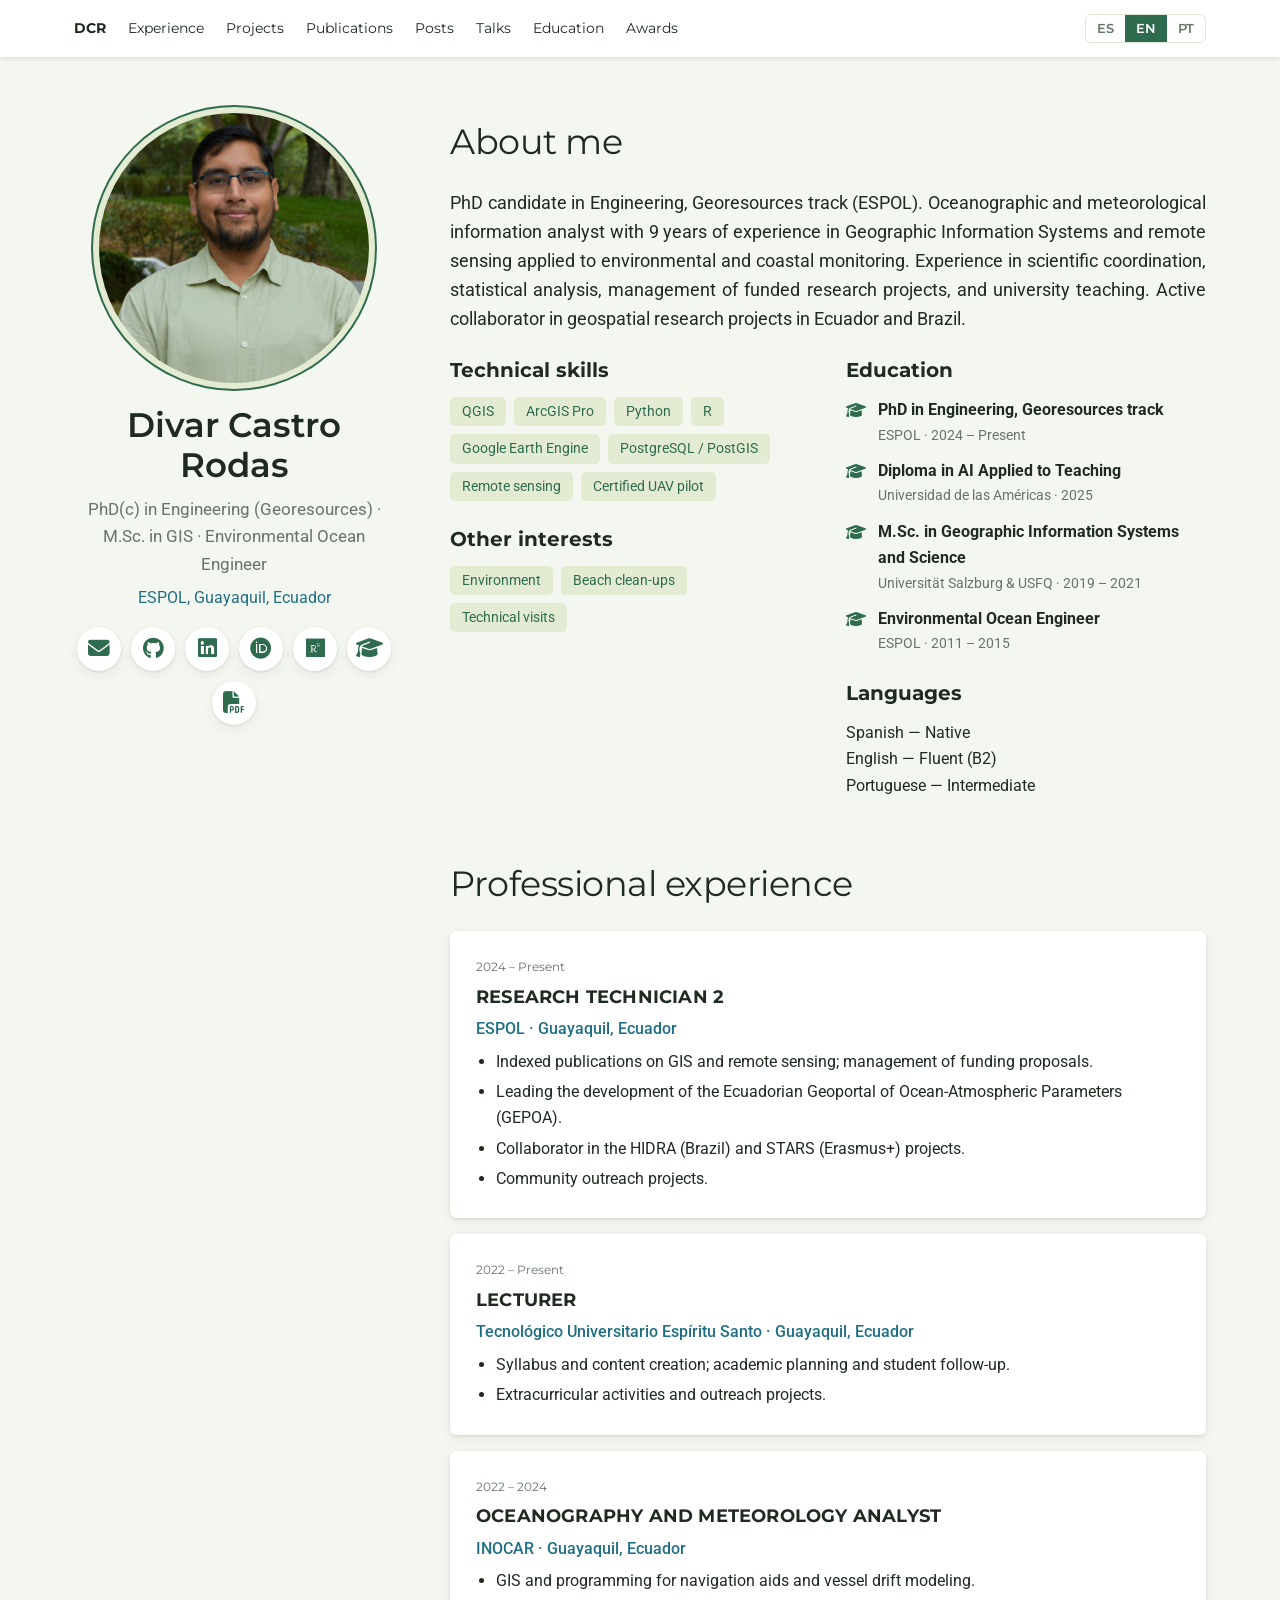
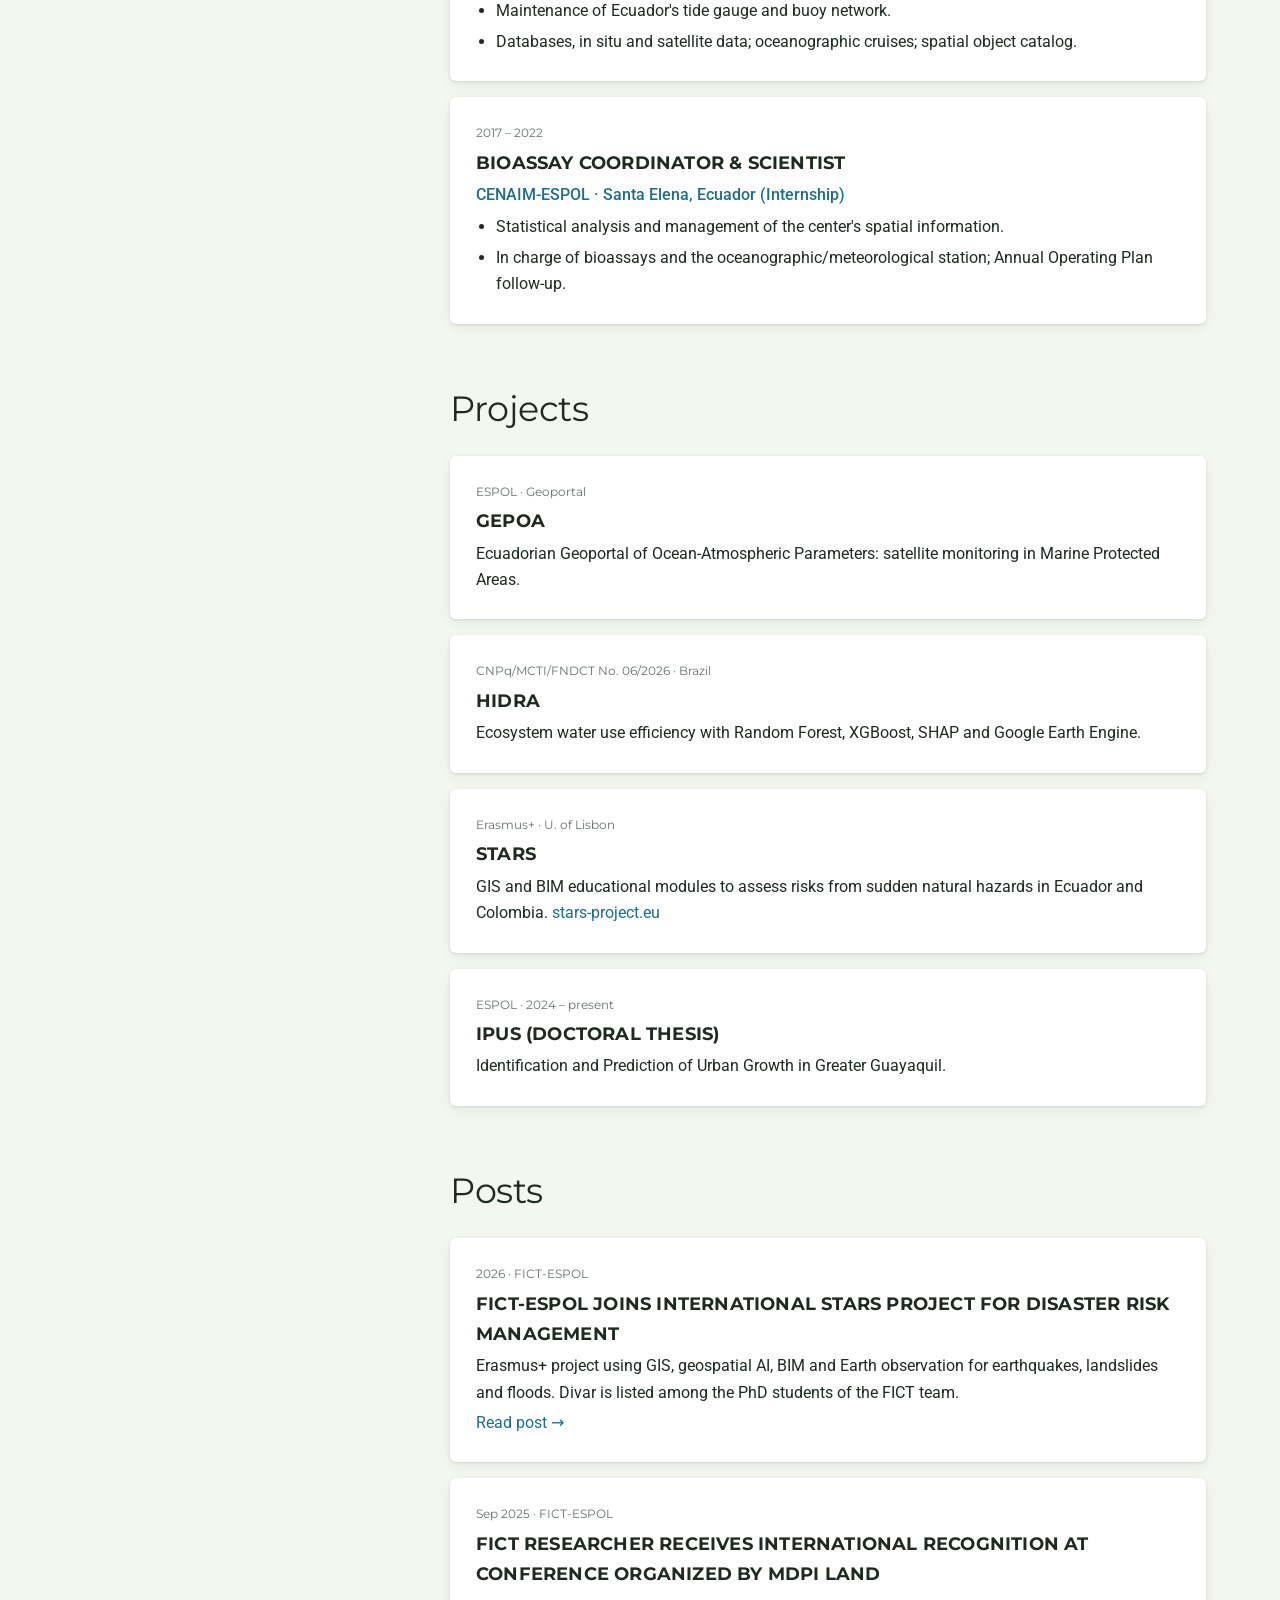
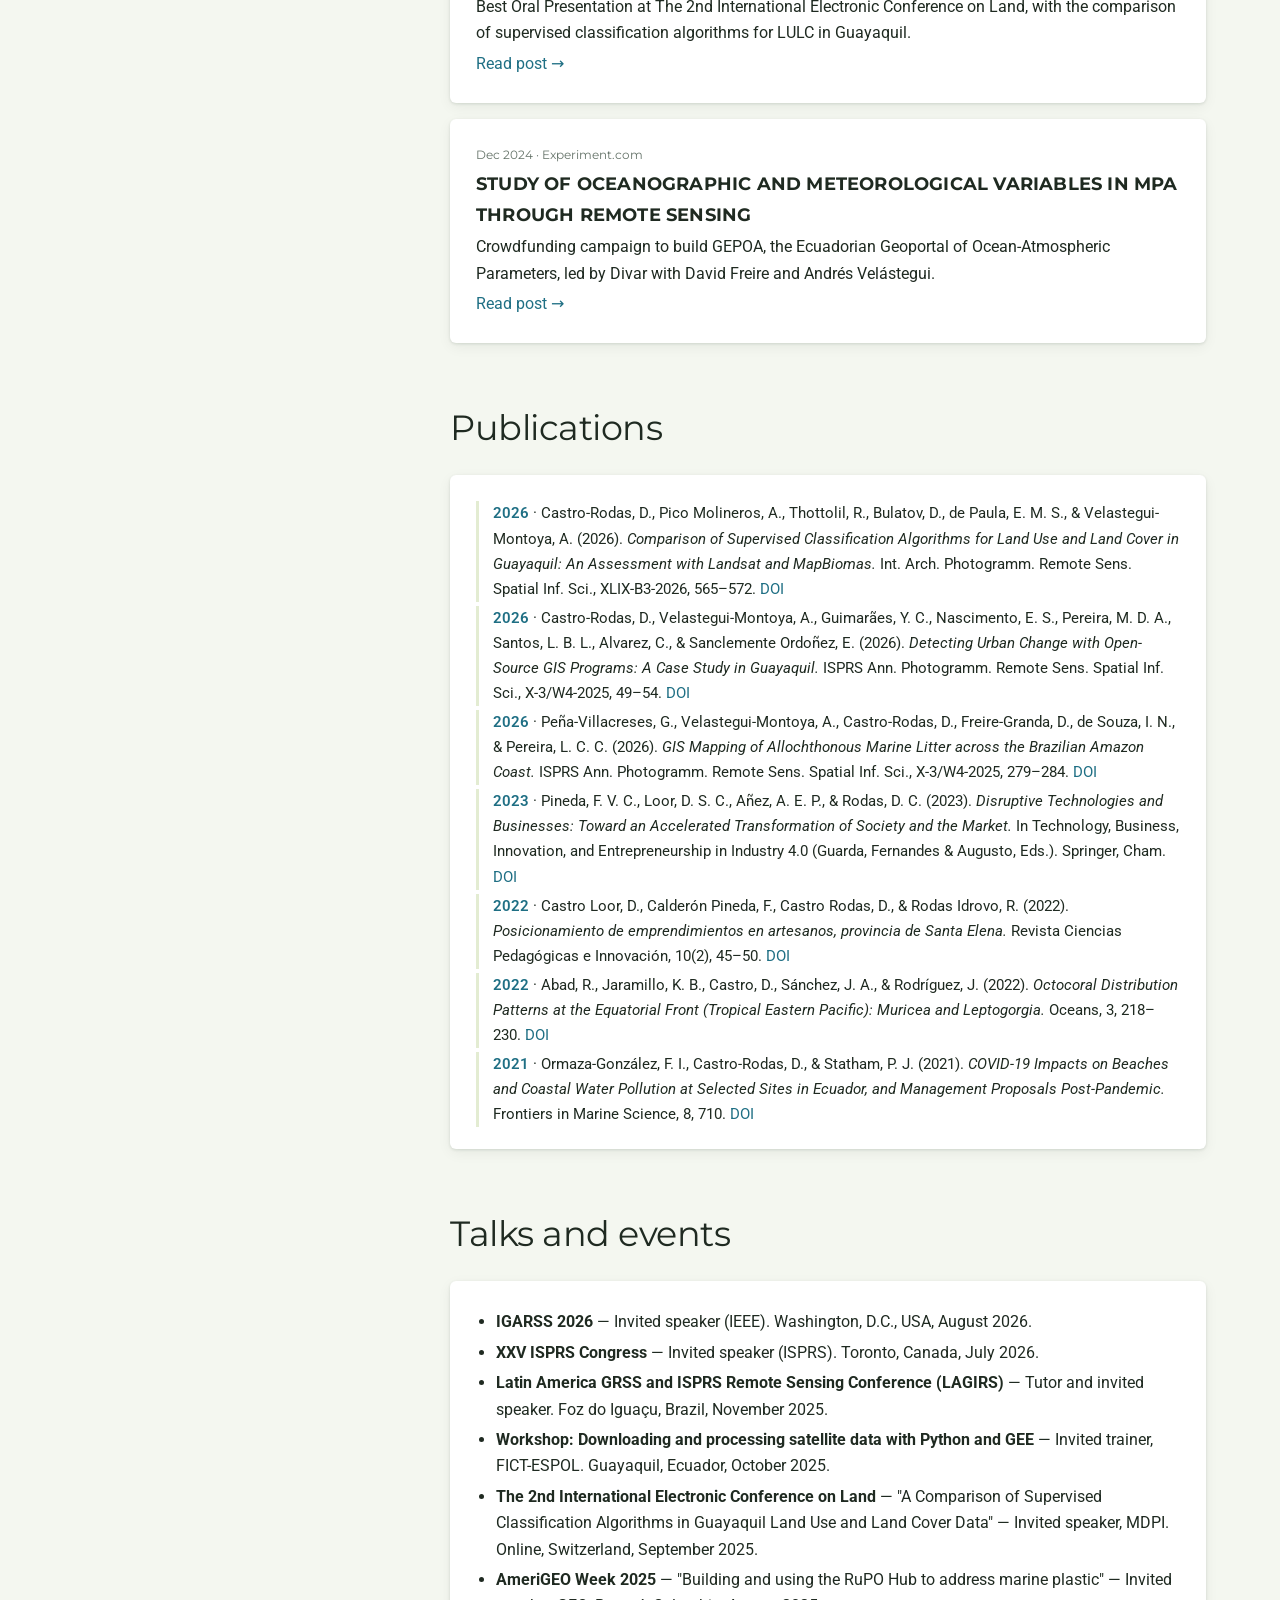
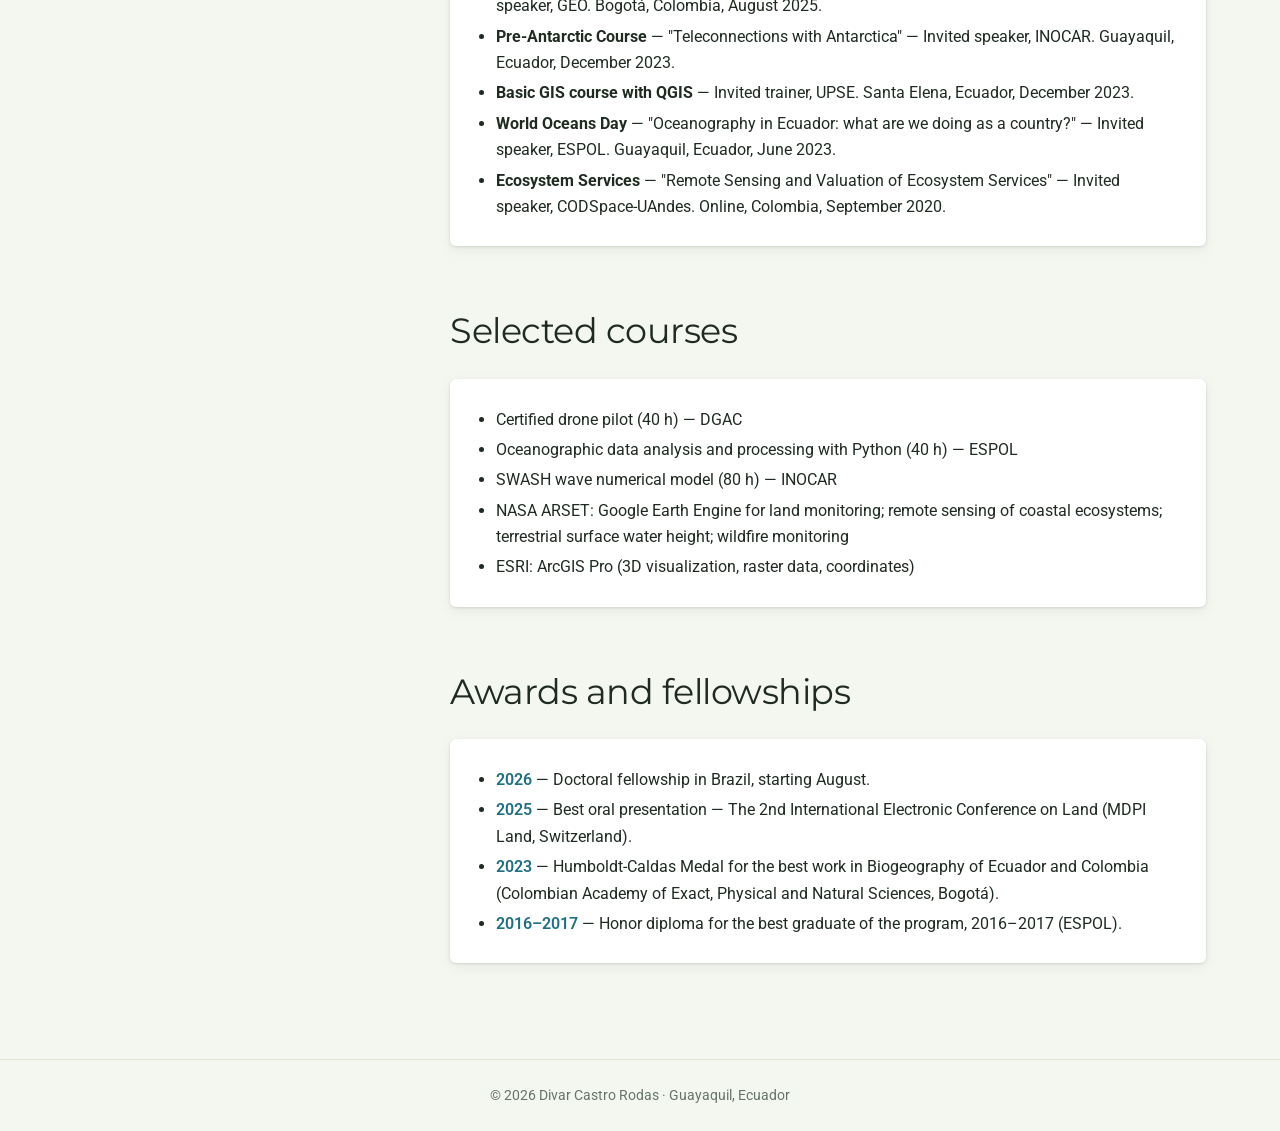
==== commit 4e82cf9e: "Add files via upload" ====
--- a/en/index.html
+++ b/en/index.html
@@ -33,7 +33,7 @@
   </div></section>
 <section id="experiencia"><h2>Professional experience</h2><div class="card"><p class="date">2024 – Present</p><h3>Research Technician 2</h3><p class="org">ESPOL · Guayaquil, Ecuador</p><ul><li>Indexed publications on GIS and remote sensing; management of funding proposals.</li><li>Leading the development of the Ecuadorian Geoportal of Ocean-Atmospheric Parameters (GEPOA).</li><li>Collaborator in the HIDRA (Brazil) and STARS (Erasmus+) projects.</li><li>Community outreach projects.</li></ul></div><div class="card"><p class="date">2022 – Present</p><h3>Lecturer</h3><p class="org">Tecnológico Universitario Espíritu Santo · Guayaquil, Ecuador</p><ul><li>Syllabus and content creation; academic planning and student follow-up.</li><li>Extracurricular activities and outreach projects.</li></ul></div><div class="card"><p class="date">2022 – 2024</p><h3>Oceanography and Meteorology Analyst</h3><p class="org">INOCAR · Guayaquil, Ecuador</p><ul><li>GIS and programming for navigation aids and vessel drift modeling.</li><li>Maintenance of Ecuador&#x27;s tide gauge and buoy network.</li><li>Databases, in situ and satellite data; oceanographic cruises; spatial object catalog.</li></ul></div><div class="card"><p class="date">2017 – 2022</p><h3>Bioassay Coordinator &amp; Scientist</h3><p class="org">CENAIM-ESPOL · Santa Elena, Ecuador (Internship)</p><ul><li>Statistical analysis and management of the center&#x27;s spatial information.</li><li>In charge of bioassays and the oceanographic/meteorological station; Annual Operating Plan follow-up.</li></ul></div></section>
 <section id="proyectos"><h2>Projects</h2><div class="card"><p class="date">ESPOL · Geoportal</p><h3>GEPOA</h3><p>Ecuadorian Geoportal of Ocean-Atmospheric Parameters: satellite monitoring in Marine Protected Areas.</p></div><div class="card"><p class="date">CNPq/MCTI/FNDCT No. 06/2026 · Brazil</p><h3>HIDRA</h3><p>Ecosystem water use efficiency with Random Forest, XGBoost, SHAP and Google Earth Engine.</p></div><div class="card"><p class="date">Erasmus+ · U. of Lisbon</p><h3>STARS</h3><p>GIS and BIM educational modules to assess risks from sudden natural hazards in Ecuador and Colombia. <a href="https://stars-project.eu">stars-project.eu</a></p></div><div class="card"><p class="date">ESPOL · 2024 – present</p><h3>IPUS (doctoral thesis)</h3><p>Identification and Prediction of Urban Growth in Greater Guayaquil.</p></div></section>
-<section id="posts"><h2>Posts</h2><div class="card"><p class="date">Sep 2025 · FICT-ESPOL</p><h3>FICT researcher receives international recognition at conference organized by MDPI Land</h3><p>Best Oral Presentation at The 2nd International Electronic Conference on Land, with the comparison of supervised classification algorithms for LULC in Guayaquil.</p><p><a href="https://www.fict.espol.edu.ec/en/news/fict-researcher-receives-international-recognition-conference-organized-mdpi-land">Read post →</a></p></div></section>
+<section id="posts"><h2>Posts</h2><div class="card"><p class="date">2026 · FICT-ESPOL</p><h3>FICT-ESPOL Joins International STARS Project for Disaster Risk Management</h3><p>Erasmus+ project using GIS, geospatial AI, BIM and Earth observation for earthquakes, landslides and floods. Divar is listed among the PhD students of the FICT team.</p><p><a href="https://www.fict.espol.edu.ec/en/news/fict-espol-joins-international-stars-project-disaster-risk-management">Read post →</a></p></div><div class="card"><p class="date">Sep 2025 · FICT-ESPOL</p><h3>FICT researcher receives international recognition at conference organized by MDPI Land</h3><p>Best Oral Presentation at The 2nd International Electronic Conference on Land, with the comparison of supervised classification algorithms for LULC in Guayaquil.</p><p><a href="https://www.fict.espol.edu.ec/en/news/fict-researcher-receives-international-recognition-conference-organized-mdpi-land">Read post →</a></p></div><div class="card"><p class="date">Dec 2024 · Experiment.com</p><h3>Study of oceanographic and meteorological variables in MPA through remote sensing</h3><p>Crowdfunding campaign to build GEPOA, the Ecuadorian Geoportal of Ocean-Atmospheric Parameters, led by Divar with David Freire and Andrés Velástegui.</p><p><a href="https://experiment.com/projects/study-of-oceanographic-and-meteorological-variables-in-mpa-through-remote-sensing">Read post →</a></p></div></section>
 <section id="publicaciones"><h2>Publications</h2><div class="card"><p class="pub"><span class="year">2026</span> · Castro-Rodas, D., Pico Molineros, A., Thottolil, R., Bulatov, D., de Paula, E. M. S., &amp; Velastegui-Montoya, A. (2026). <em>Comparison of Supervised Classification Algorithms for Land Use and Land Cover in Guayaquil: An Assessment with Landsat and MapBiomas.</em> Int. Arch. Photogramm. Remote Sens. Spatial Inf. Sci., XLIX-B3-2026, 565–572. <a href="https://doi.org/10.5194/isprs-archives-XLIX-B3-2026-565-2026">DOI</a></p><p class="pub"><span class="year">2026</span> · Castro-Rodas, D., Velastegui-Montoya, A., Guimarães, Y. C., Nascimento, E. S., Pereira, M. D. A., Santos, L. B. L., Alvarez, C., &amp; Sanclemente Ordoñez, E. (2026). <em>Detecting Urban Change with Open-Source GIS Programs: A Case Study in Guayaquil.</em> ISPRS Ann. Photogramm. Remote Sens. Spatial Inf. Sci., X-3/W4-2025, 49–54. <a href="https://doi.org/10.5194/isprs-annals-X-3-W4-2025-49-2026">DOI</a></p><p class="pub"><span class="year">2026</span> · Peña-Villacreses, G., Velastegui-Montoya, A., Castro-Rodas, D., Freire-Granda, D., de Souza, I. N., &amp; Pereira, L. C. C. (2026). <em>GIS Mapping of Allochthonous Marine Litter across the Brazilian Amazon Coast.</em> ISPRS Ann. Photogramm. Remote Sens. Spatial Inf. Sci., X-3/W4-2025, 279–284. <a href="https://doi.org/10.5194/isprs-annals-X-3-W4-2025-279-2026">DOI</a></p><p class="pub"><span class="year">2023</span> · Pineda, F. V. C., Loor, D. S. C., Añez, A. E. P., &amp; Rodas, D. C. (2023). <em>Disruptive Technologies and Businesses: Toward an Accelerated Transformation of Society and the Market.</em> In Technology, Business, Innovation, and Entrepreneurship in Industry 4.0 (Guarda, Fernandes &amp; Augusto, Eds.). Springer, Cham. <a href="https://doi.org/10.1007/978-3-031-17960-0_3">DOI</a></p><p class="pub"><span class="year">2022</span> · Castro Loor, D., Calderón Pineda, F., Castro Rodas, D., &amp; Rodas Idrovo, R. (2022). <em>Posicionamiento de emprendimientos en artesanos, provincia de Santa Elena.</em> Revista Ciencias Pedagógicas e Innovación, 10(2), 45–50. <a href="https://doi.org/10.26423/rcpi.v10i2.580">DOI</a></p><p class="pub"><span class="year">2022</span> · Abad, R., Jaramillo, K. B., Castro, D., Sánchez, J. A., &amp; Rodríguez, J. (2022). <em>Octocoral Distribution Patterns at the Equatorial Front (Tropical Eastern Pacific): Muricea and Leptogorgia.</em> Oceans, 3, 218–230. <a href="https://doi.org/10.3390/oceans3020016">DOI</a></p><p class="pub"><span class="year">2021</span> · Ormaza-González, F. I., Castro-Rodas, D., &amp; Statham, P. J. (2021). <em>COVID-19 Impacts on Beaches and Coastal Water Pollution at Selected Sites in Ecuador, and Management Proposals Post-Pandemic.</em> Frontiers in Marine Science, 8, 710. <a href="https://doi.org/10.3389/fmars.2021.669374">DOI</a></p></div></section>
 <section id="ponencias"><h2>Talks and events</h2><div class="card"><ul><li><strong>IGARSS 2026</strong> — Invited speaker (IEEE). Washington, D.C., USA, August 2026.</li><li><strong>XXV ISPRS Congress</strong> — Invited speaker (ISPRS). Toronto, Canada, July 2026.</li><li><strong>Latin America GRSS and ISPRS Remote Sensing Conference (LAGIRS)</strong> — Tutor and invited speaker. Foz do Iguaçu, Brazil, November 2025.</li><li><strong>Workshop: Downloading and processing satellite data with Python and GEE</strong> — Invited trainer, FICT-ESPOL. Guayaquil, Ecuador, October 2025.</li><li><strong>The 2nd International Electronic Conference on Land</strong> — &quot;A Comparison of Supervised Classification Algorithms in Guayaquil Land Use and Land Cover Data&quot; — Invited speaker, MDPI. Online, Switzerland, September 2025.</li><li><strong>AmeriGEO Week 2025</strong> — &quot;Building and using the RuPO Hub to address marine plastic&quot; — Invited speaker, GEO. Bogotá, Colombia, August 2025.</li><li><strong>Pre-Antarctic Course</strong> — &quot;Teleconnections with Antarctica&quot; — Invited speaker, INOCAR. Guayaquil, Ecuador, December 2023.</li><li><strong>Basic GIS course with QGIS</strong> — Invited trainer, UPSE. Santa Elena, Ecuador, December 2023.</li><li><strong>World Oceans Day</strong> — &quot;Oceanography in Ecuador: what are we doing as a country?&quot; — Invited speaker, ESPOL. Guayaquil, Ecuador, June 2023.</li><li><strong>Ecosystem Services</strong> — &quot;Remote Sensing and Valuation of Ecosystem Services&quot; — Invited speaker, CODSpace-UAndes. Online, Colombia, September 2020.</li></ul></div></section>
 <section id="educacion"><h2>Selected courses</h2><div class="card"><ul><li>Certified drone pilot (40 h) — DGAC</li><li>Oceanographic data analysis and processing with Python (40 h) — ESPOL</li><li>SWASH wave numerical model (80 h) — INOCAR</li><li>NASA ARSET: Google Earth Engine for land monitoring; remote sensing of coastal ecosystems; terrestrial surface water height; wildfire monitoring</li><li>ESRI: ArcGIS Pro (3D visualization, raster data, coordinates)</li></ul></div></section>
